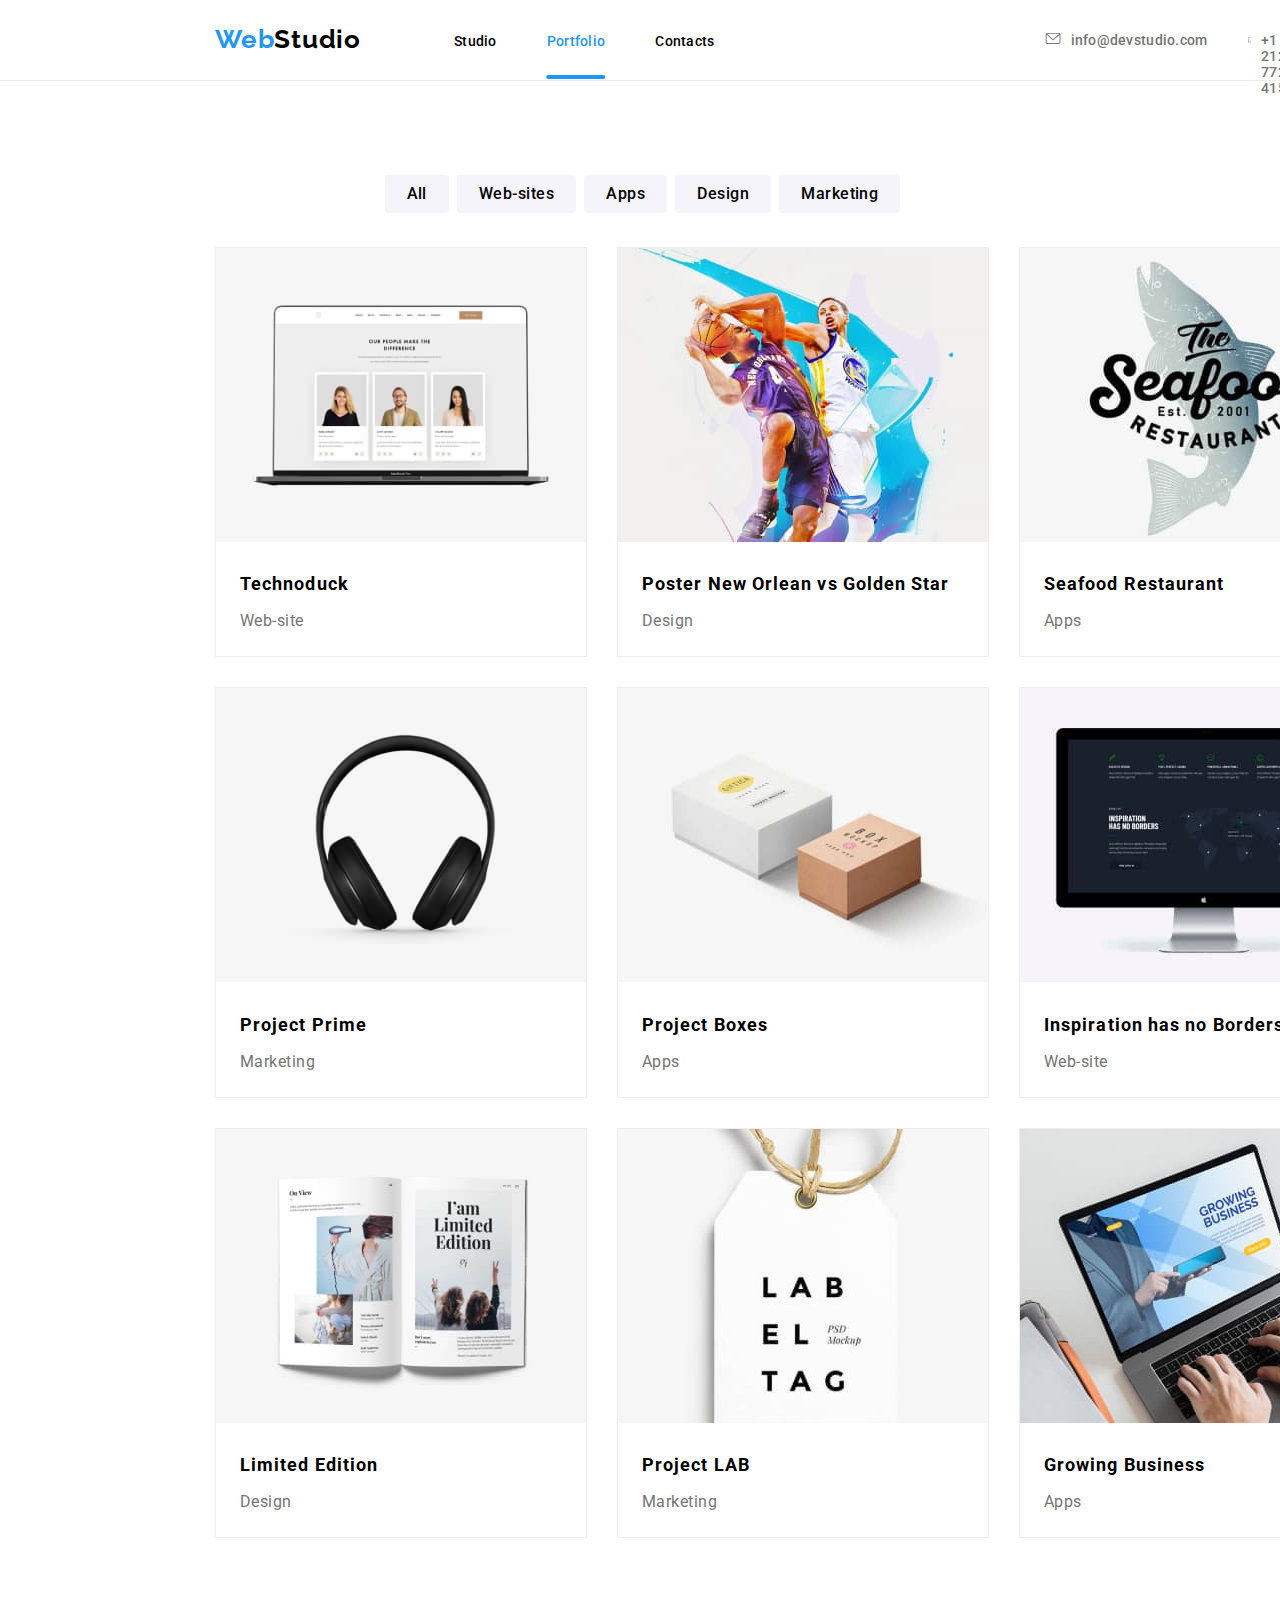
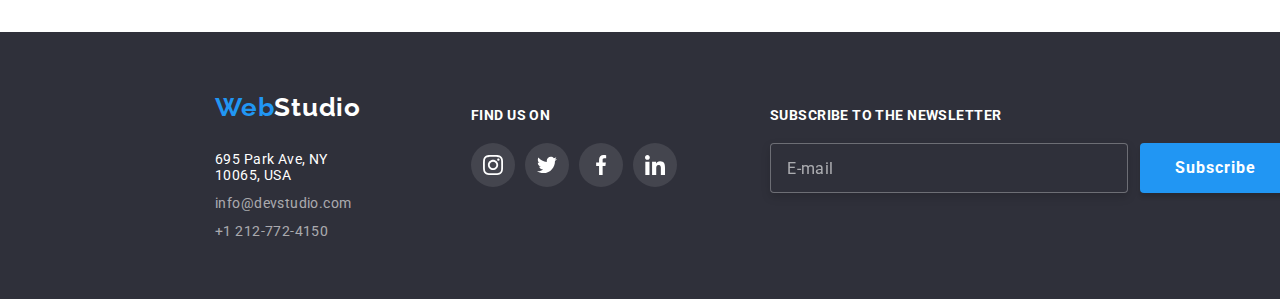
==== portfolio.html @ 1e1bfb52 "Add files via upload" ====
<!DOCTYPE html>
<html lang="en">
  <head>
    <meta charset="UTF-8">
    <meta http-equiv="X-UA-Compatible" content="IE=edge">
    <meta name="viewport" content="width=device-width, initial-scale=1.0">
    <link rel="preconnect" href="https://fonts.googleapis.com">
    <link rel="preconnect" href="https://fonts.gstatic.com" crossorigin>
    <link href="https://cdnjs.cloudflare.com/ajax/libs/modern-normalize/1.0.0/modern-normalize.min.css" rel="stylesheet">
    <link href="https://fonts.googleapis.com/css2?family=Raleway:wght@700&family=Roboto:wght@400;500;700;900&display=swap" rel="stylesheet">
    <link href="./css/main.min.css" rel="stylesheet">
    <title>Portfolio</title>
  </head>
  <body>
    <div class="container">
      <header class="header">
        <a href="index.html" class="link logo-section logo-section--header">Web<span class="logo-section--header-studio">Studio</span></a>
        <nav>
          <ul class="nav-list list">
            <li class="nav-list__item"><a href="index.html" class="link">Studio</a></li>
            <li class="nav-list__item"><a href="portfolio.html" class="link link--current-page">Portfolio</a></li>
            <li class="nav-list__item"><a href="contacts.html" class="link">Contacts</a></li>
          </ul>
        </nav>
        <div class="header__contacts">
          <a href="mailto:info@devstudio.com" class="link header__mail">
            <svg class="mail-icon">
              <use href="./assets/symbol-defs.svg#icon-mail"></use>
            </svg>
            info@devstudio.com
          </a>
          <a href="tel:+12127724150" class="link header__phone-number">
            <svg class="phone-icon">
              <use href="./assets/symbol-defs.svg#icon-phone"></use>
            </svg>
            +1 212-772-4150
          </a>
        </div>
      </header>
    </div>
    <main>
      <div class="container portfolio">
        <!--Filter section-->
        <div class="portfolio__filter">
          <ul class="list portfolio__filter-list">
            <li><button type="button" class="portfolio__filter-button">All</button></li>
            <li><button type="button" class="portfolio__filter-button">Web-sites</button></li>
            <li><button type="button" class="portfolio__filter-button">Apps</button></li>
            <li><button type="button" class="portfolio__filter-button">Design</button></li>
            <li><button type="button" class="portfolio__filter-button">Marketing</button></li>
          </ul>
        </div>
        <!--Content section-->
        <section class="portfolio__content">
          <ul class="list portfolio__content-list">
            <li class="portfolio__content-item">
              <div class="portfolio__content-hover">
                <img src="./assets/100technoduck.jpg" alt="Technoduck website" width="370" height="294">
                <p class="portfolio__content-hover-description">Lorem ipsum dolor sit, amet consectetur adipisicing elit. Enim incidunt ratione laboriosam, vel quia hic blanditiis facilis quo esse voluptate.</p>
              </div>
              <div class="portfolio__content-name">
                <h4 class="portfolio__content-name-title">Technoduck</h4>
                <p class="portfolio__content-name-description">Web-site</p>
              </div>
            </li>
            <li class="portfolio__content-item">
              <div class="portfolio__content-hover">
                <img src="./assets/010poster.jpg" alt="Poster New Orlean vs Golden Star - Design" width="370" height="294">
                <p class="portfolio__content-hover-description">Lorem ipsum dolor sit, amet consectetur adipisicing elit. Enim incidunt ratione laboriosam, vel quia hic blanditiis facilis quo esse voluptate.</p>
              </div>
              <div class="portfolio__content-name">
                <h4 class="portfolio__content-name-title">Poster New Orlean vs Golden Star</h4>
                <p class="portfolio__content-name-description">Design</p>
              </div>
            </li>
            <li class="portfolio__content-item">
              <div class="portfolio__content-hover">
                <img src="./assets/001seafood.jpg" alt="Seafood Restaurant App" width="370" height="294">
                <p class="portfolio__content-hover-description">Lorem ipsum dolor sit, amet consectetur adipisicing elit. Enim incidunt ratione laboriosam, vel quia hic blanditiis facilis quo esse voluptate.</p>
              </div>
              <div class="portfolio__content-name">
                <h4 class="portfolio__content-name-title">Seafood Restaurant</h4>
                <p class="portfolio__content-name-description">Apps</p>
              </div>
            </li>
            <li class="portfolio__content-item">
              <div class="portfolio__content-hover">
                <img src="./assets/200pr-prime.jpg" alt="Project Prime - Marketing" width="370" height="294">
                <p class="portfolio__content-hover-description">Lorem ipsum dolor sit, amet consectetur adipisicing elit. Enim incidunt ratione laboriosam, vel quia hic blanditiis facilis quo esse voluptate.</p>
              </div>
              <div class="portfolio__content-name">
                <h4 class="portfolio__content-name-title">Project Prime</h4>
                <p class="portfolio__content-name-description">Marketing</p>
              </div>
            </li>
            <li class="portfolio__content-item">
              <div class="portfolio__content-hover">
                <img src="./assets/020pr-box.jpg" alt="Project Boxes App" width="370" height="294">
                <p class="portfolio__content-hover-description">Lorem ipsum dolor sit, amet consectetur adipisicing elit. Enim incidunt ratione laboriosam, vel quia hic blanditiis facilis quo esse voluptate.</p>
              </div>
              <div class="portfolio__content-name">
                <h4 class="portfolio__content-name-title">Project Boxes</h4>
                <p class="portfolio__content-name-description">Apps</p>
              </div>
            </li>
            <li class="portfolio__content-item">
              <div class="portfolio__content-hover">
                <img src="./assets/002insp.jpg" alt="Inspiration has no Borders website" width="370" height="294">
                <p class="portfolio__content-hover-description">Lorem ipsum dolor sit, amet consectetur adipisicing elit. Enim incidunt ratione laboriosam, vel quia hic blanditiis facilis quo esse voluptate.</p>
              </div>
              <div class="portfolio__content-name">
                <h4 class="portfolio__content-name-title">Inspiration has no Borders</h4>
                <p class="portfolio__content-name-description">Web-site</p>
              </div>
            </li>
            <li class="portfolio__content-item">
              <div class="portfolio__content-hover">
                <img src="./assets/300limited.jpg" alt="Limited Edition - Design" width="370" height="294">
                <p class="portfolio__content-hover-description">Lorem ipsum dolor sit, amet consectetur adipisicing elit. Enim incidunt ratione laboriosam, vel quia hic blanditiis facilis quo esse voluptate.</p>
              </div>
              <div class="portfolio__content-name">
                <h4 class="portfolio__content-name-title">Limited Edition</h4>
                <p class="portfolio__content-name-description">Design</p>
              </div>
            </li>
            <li class="portfolio__content-item">
              <div class="portfolio__content-hover">
                <img src="./assets/030pr-lab.jpg" alt="Project LAB - Marketing" width="370" height="294">
                <p class="portfolio__content-hover-description">Lorem ipsum dolor sit, amet consectetur adipisicing elit. Enim incidunt ratione laboriosam, vel quia hic blanditiis facilis quo esse voluptate.</p>
              </div>
              <div class="portfolio__content-name">
                <h4 class="portfolio__content-name-title">Project LAB</h4>
                <p class="portfolio__content-name-description">Marketing</p>
              </div>
            </li>
            <li class="portfolio__content-item">
              <div class="portfolio__content-hover">
                <img src="./assets/003grow.jpg" alt="Growing Business App" width="370" height="294">
                <p class="portfolio__content-hover-description">Lorem ipsum dolor sit, amet consectetur adipisicing elit. Enim incidunt ratione laboriosam, vel quia hic blanditiis facilis quo esse voluptate.</p>
              </div>
              <div class="portfolio__content-name">
                <h4 class="portfolio__content-name-title">Growing Business</h4>
                <p class="portfolio__content-name-description">Apps</p>
              </div>
            </li>
          </ul>
        </section>
      </div>
    </main>
    <div class="container">
      <footer class="footer">
        <div class="footer__contacts">
          <a href="index.html" class="link logo-section logo-section--footer">Web<span class="logo-section--footer-studio">Studio</span></a>
          <address class="footer__contacts-info">
            <p class="footer__address">695 Park Ave, NY 10065, USA</p>
            <a href="mailto:info@devstudio.com" class="link footer__mail">info@devstudio.com<br></a>
            <a href="tel:+12127724150" class="link footer__phone-number">+1 212-772-4150</a>
          </address>
        </div>
        <div class="footer__social-media">
          <h5 class="footer__social-media-title">Find us on</h5>
          <div class="footer__social-media-icons">
            <a href="https://instagram.com" class="link link--icon-social-media footer__icon-container" target="_blank" rel="nofollow noopener noreferrer">
              <svg class="icon-social-media icon-social-media--footer">
                <use href="./assets/symbol-defs.svg#icon-instagram"></use>
              </svg>
            </a>
            <a href="https://twitter.com" class="link link--icon-social-media footer__icon-container" target="_blank" rel="nofollow noopener noreferrer">
              <svg class="icon-social-media icon-social-media--footer">
                <use href="./assets/symbol-defs.svg#icon-twitter"></use>
              </svg>
            </a>
            <a href="https://facebook.com" class="link link--icon-social-media footer__icon-container" target="_blank" rel="nofollow noopener noreferrer">
              <svg class="icon-social-media icon-social-media--footer">
                <use href="./assets/symbol-defs.svg#icon-facebook"></use>
              </svg>
            </a>
            <a href="https://linkedin.com" class="link link--icon-social-media footer__icon-container" target="_blank" rel="nofollow noopener noreferrer">
              <svg class="icon-social-media icon-social-media--footer">
                <use href="./assets/symbol-defs.svg#icon-linkedin"></use>
              </svg>
            </a>
         </div>
        </div>
        <div class="footer__subscribe-section">
          <form name="subscribe" autocomplete="on" novalidate class="subscribe-form">
            <label class="subscribe-form__label">
              <span class="subscribe-form__title">Subscribe to the newsletter</span>
              <input type="email" name="email" class="subscribe-form__input" placeholder="E-mail"/>
            </label>
            <button type="submit" class="subscribe-form__button">
              Subscribe
              <svg class="subscribe-form__button-icon">
                <use href="./assets/icons.svg#icon-sub-icon"></use>
              </svg>
            </button>
          </form>
        </div>
      </footer>
    </div>
  </body>
</html>
---- css/main.min.css ----
:root{--body-color: #E5E5E5;--white: #ffffff;--white-10: #FFFFFF1A;--white-60: #FFFFFF99;--whitish: #F5F4FA;--white-gray: #EEEEEE;--blue-theme: #2196F3;--blue-theme-90: #2196F3E5;--black: #000000;--black-20: #00000033;--blackish: #212121;--gray: #757575;--gray-50: #75757580;--grayish: #2F303A;--grayish-40: #2F303A66;--grayish-80: #2F303ACC;--grayish-light: #AFB1B8;--container-top-border-color: #ECECEC;--logo-font-family: "Raleway", sans-serif;--text-font-family: "Roboto", sans-serif;--form-modal-icon: 18px}.top-banner__button{border:none;display:flex;align-items:center;margin-top:30px;box-shadow:0px 4px 4px rgba(0,0,0,.15);border-radius:4px;background-color:var(--blue-theme);padding:10px 20px;font-weight:700;font-size:16px;line-height:30px;display:flex;align-items:center;text-align:center;letter-spacing:.06em;color:var(--white);cursor:pointer}.subscribe-form__button{border:none;display:flex;flex-direction:row;justify-content:center;align-items:center;width:200px;height:50px;font-family:"Roboto";font-style:normal;font-weight:700;font-size:16px;line-height:30px;letter-spacing:.06em;color:var(--white);background:var(--blue-theme);box-shadow:0px 4px 4px rgba(0,0,0,.15);border-radius:4px;gap:25px;margin-left:12px;cursor:pointer}.subscribe-form__button-icon{width:24px;height:24px}.portfolio__filter-button{padding:6px 22px;background:var(--whitish);border-style:none;border-radius:4px;font-style:normal;font-weight:500;font-size:16px;line-height:26px;text-align:center;letter-spacing:.03em}.portfolio__filter-button:hover,.portfolio__filter-button:focus{font-style:normal;font-weight:500;font-size:16px;line-height:26px;text-align:center;letter-spacing:.03em;color:var(--white);background-color:var(--blue-theme);box-shadow:0px 3px 1px rgba(0,0,0,.1),0px 1px 2px rgba(0,0,0,.08),0px 2px 2px rgba(0,0,0,.12);border-radius:4px;cursor:pointer;transition:background-color .25s cubic-bezier(0.4, 0, 0.2, 1)}.modal-content__close-button{position:absolute;right:8px;top:8px;--r-btn: 30px;width:var(--r-btn);height:var(--r-btn);border-radius:50%;border:1px solid rgba(0,0,0,.1);background:var(--white);cursor:pointer;font-size:25px;line-height:1px}.modal-content__close-button:hover{color:var(--blue-theme);transition:background-color .25s cubic-bezier(0.4, 0, 0.2, 1)}.modal-content__submit-button{border:none;width:200px;height:50px;margin-top:20px;align-self:center;background:var(--blue-theme);box-shadow:0px 4px 4px rgba(0,0,0,.15);border-radius:4px;font-family:"Roboto";font-style:normal;font-weight:700;font-size:16px;line-height:30px;text-align:center;letter-spacing:.06em;color:var(--white);cursor:pointer}*,*::before,*::after{box-sizing:border-box}*{margin:0}body{margin:0 auto;font-family:var(--text-font-family);background-color:var(--body-color)}h1,h2,h3,h4,h5{font-weight:bold;font-family:var(--text-font-family)}.container{max-width:1600px;margin:0 auto}.link{color:inherit;text-decoration:none;list-style:none}.list{list-style:none;display:flex}.header{display:flex;padding-left:215px}.nav-list .link,.header__mail,.header__phone-number{font-weight:500;font-size:14px;line-height:16px;letter-spacing:.02em}.header__mail,.header__phone-number{font-style:normal;font-weight:500;font-size:14px;line-height:16px;letter-spacing:.02em;color:var(--gray)}.nav-list{display:flex;-webkit-padding-start:0;padding-inline-start:0;align-items:baseline;margin-left:93px;margin-top:32px}.nav-list__item+.nav-list__item{margin-left:50px}.nav-list .link{position:relative;height:100%}.nav-list .link:hover::after,.nav-list .link--current-page::after{position:absolute;content:"";background:var(--blue-theme);border-radius:2px;width:100%;height:4px;bottom:-30px;right:50%;transform:translateX(50%);transition:background-color .25s cubic-bezier(0.4, 0, 0.2, 1)}.header__contacts{display:flex;flex-direction:row;margin-left:330px;margin-top:32px;height:16px}.header__contacts .link{display:flex;justify-content:center;gap:10px}.header__contacts .link+.link{margin-left:40px}.mail-icon{width:16px;height:12px}.phone-icon{width:10px;height:16px}.top-banner{display:flex;justify-content:center;flex-direction:column;align-items:center;padding:200px 452px 200px;background-image:radial-gradient(at center, var(--grayish-40), var(--grayish-40)),url(../assets/main-banner.jpg)}.top-banner__title{font-weight:900;font-size:44px;line-height:60px;text-align:center;letter-spacing:.06em;text-transform:uppercase;color:var(--white)}.about-us{padding-left:185px;padding-top:94px;padding-bottom:94px}.about-us__list{gap:30px}.about-us__item{width:270px}.about-us__icon-container{display:flex;justify-content:center;align-items:center;width:270px;height:120px;margin-bottom:30px;background-color:var(--whitish)}.about-us__icon{width:70px;height:70px}.about-us__title{margin-bottom:10px;font-weight:700;font-size:14px;line-height:16px;letter-spacing:.03em;text-transform:uppercase}.about-us__context{font-weight:400;font-size:14px;line-height:24px;letter-spacing:.03em;color:var(--gray)}.what-we-do{display:flex;flex-direction:column;justify-content:center;align-items:center;padding-right:35px;padding-bottom:94px}.what-we-do__title{font-weight:700;font-size:36px;line-height:42px;text-align:center;letter-spacing:.03em}.what-we-do__list{display:flex;gap:30px;padding-top:50px}.what-we-do__item{position:relative}.what-we-do__image-title{display:flex;width:370px;height:70px;justify-content:center;align-items:center;position:absolute;bottom:3px;background-color:var(--grayish-80);color:var(--white);font-weight:700;font-size:14px;line-height:16px;letter-spacing:.03em;text-transform:uppercase}.our-team{display:flex;flex-direction:column;align-items:center;padding-top:94px;padding-right:35px;padding-bottom:94px;background-color:var(--whitish)}.our-team__title{padding-bottom:50px;font-style:normal;font-weight:700;font-size:36px;line-height:42px;text-align:center;letter-spacing:.03em}.our-team__list{display:flex;gap:30px}.our-team__item{background-color:var(--white);box-shadow:0px 1px 3px rgba(0,0,0,.12),0px 1px 1px rgba(0,0,0,.14),0px 2px 1px rgba(0,0,0,.2);border-radius:0px 0px 4px 4px}.our-team__member{display:flex;justify-content:center;flex-direction:column;align-content:space-around;margin-top:30px;margin-bottom:30px}.our-team__member-name{padding-bottom:10px;font-weight:500;font-size:16px;line-height:19px;text-align:center;letter-spacing:.03em}.our-team__member-skill{font-style:normal;font-weight:400;font-size:16px;line-height:19px;text-align:center;letter-spacing:.03em;color:var(--gray)}.our-team__social-media{display:flex;justify-content:center;align-items:center;margin-top:16px;gap:10px}.regular-customers{display:flex;flex-direction:column;justify-content:center;align-items:center;padding-top:94px;padding-bottom:94px;background-color:var(--white)}.regular-customers__title{padding-bottom:50px;font-style:normal;font-weight:700;font-size:36px;line-height:42px;text-align:center;letter-spacing:.03em}.regular-customers__list{display:flex;flex-direction:row;list-style:none;gap:30px;padding-right:35px}.regular-customers__item{display:flex;justify-content:center;align-items:center;width:170px;height:92px;border:1px solid var(--grayish-light);border-radius:4px}.regular-customers__item:hover .regular-customers__item-logo,.regular-customers__item:focus .regular-customers__item-logo,.regular-customers__item:hover,.regular-customers__item:focus{border-color:var(--blue-theme);fill:var(--blue-theme);transition:border-color .25s cubic-bezier(0.4, 0, 0.2, 1);transition:fill .25s cubic-bezier(0.4, 0, 0.2, 1)}.regular-customers__item-logo{width:106px;height:60px;fill:var(--grayish-light)}.footer{display:flex;justify-content:flex-start;align-items:flex-start;padding-top:60px;padding-left:215px;padding-bottom:60px;background-color:var(--grayish)}.footer__contacts{display:flex;flex-direction:column}.footer__address{font-style:normal;font-weight:400;font-size:14px;line-height:16px;letter-spacing:.03em;color:var(--white)}.footer__contacts-info{display:flex;flex-direction:column;gap:12px}.footer__mail,.footer__phone-number{font-style:normal;font-weight:400;font-size:14px;height:16px;letter-spacing:.03em;color:var(--white-60)}.footer__social-media{display:flex;flex-direction:column;justify-content:flex-start;margin-left:110px;margin-top:15px}.footer__social-media-title{font-weight:700;font-size:14px;line-height:16px;letter-spacing:.03em;text-transform:uppercase;color:var(--white)}.footer__social-media-icons{display:flex;flex-direction:row;gap:10px;margin-top:20px}.footer__icon-container{width:44px;height:44px;background-color:var(--white-10);border-radius:50%}.subscribe-form{display:flex;flex-direction:row;justify-content:flex-start;align-items:flex-end;margin-left:93px;margin-top:15px}.subscribe-form__label{display:flex;flex-direction:column;justify-content:flex-start}.subscribe-form__title{font-family:"Roboto";font-style:normal;font-weight:700;font-size:14px;line-height:16px;letter-spacing:.03em;text-transform:uppercase;color:var(--white);margin-bottom:20px}.subscribe-form__input{width:358px;height:50px;padding-left:16px;border:1px solid rgba(255,255,255,.3);filter:drop-shadow(0px 4px 4px rgba(0, 0, 0, 0.15));border-radius:4px;background:var(--grayish);color:var(--white);outline:none}.subscribe-form__input::-moz-placeholder{font-family:"Roboto";font-style:normal;font-weight:400;font-size:16px;line-height:20px;letter-spacing:.03em;color:var(--white-60)}.subscribe-form__input::placeholder{font-family:"Roboto";font-style:normal;font-weight:400;font-size:16px;line-height:20px;letter-spacing:.03em;color:var(--white-60)}.link--icon-social-media{display:flex;justify-content:center;align-items:center;width:44px;height:44px;padding:12px}.link--icon-social-media:hover,.link--icon-social-media:focus{border-radius:50%;background-color:var(--blue-theme);transition:background-color .25s cubic-bezier(0.4, 0, 0.2, 1)}.link--icon-social-media:hover .icon-social-media,.link--icon-social-media:focus .icon-social-media{fill:var(--white);transition:fill .25s cubic-bezier(0.4, 0, 0.2, 1)}.icon-social-media{width:20px;height:20px;fill:var(--grayish-light)}.icon-social-media--footer{fill:var(--white)}.portfolio{border-top:1px solid var(--container-top-border-color)}.portfolio__filter{display:flex;justify-content:center;padding-top:94px;padding-bottom:34px}.portfolio__filter-list{gap:8px;padding-right:35px}.portfolio__content-list{display:grid;grid-template-columns:repeat(3, 1fr);grid-template-rows:repeat(3, 1fr);list-style:none;justify-content:space-between;gap:30px;padding-left:215px;padding-bottom:94px}.portfolio__content-item{background:var(--white);border:1px solid var(--white-gray)}.portfolio__content-item:hover,.portfolio__content-item:focus{box-shadow:0px 1px 1px rgba(0,0,0,.12),0px 4px 4px rgba(0,0,0,.06),1px 4px 6px rgba(0,0,0,.16);cursor:pointer;transition:box-shadow .25s cubic-bezier(0.4, 0, 0.2, 1)}.portfolio__content-name{display:flex;flex-direction:column;align-content:space-around;height:110px}.portfolio__content-name-title{padding-top:20px;padding-left:24px;font-style:normal;font-weight:700;font-size:18px;line-height:36px;letter-spacing:.06em}.portfolio__content-name-description{padding-left:24px;padding-top:4px;font-style:normal;font-weight:400;font-size:16px;line-height:30px;letter-spacing:.03em;color:var(--gray)}.portfolio__content-hover{position:relative;overflow:hidden}.portfolio__content-hover:hover .portfolio__content-hover-description{top:0}.portfolio__content-hover-description{position:absolute;top:0;right:0;bottom:0;left:0;padding:63px 24px 5px;background-color:var(--blue-theme-90);font-family:"Roboto";font-style:normal;font-weight:400;font-size:18px;line-height:28px;letter-spacing:.03em;color:var(--white);overflow:hidden;transition-property:top,right,bottom,left;transition-duration:.25s;transition-timing-function:cubic-bezier(0.4, 0, 0.2, 1);top:100%}.modal{position:fixed;top:0;bottom:0;left:0;right:0;background:var(--black-20);width:100vw;height:100wh;display:flex;justify-content:center;align-items:center}.is-hidden{transform:scale(0);visibility:hidden}.modal-content{width:528px;height:581px;background-color:var(--white);margin:0 auto;position:relative;box-shadow:0px 1px 3px rgba(0,0,0,.12),0px 1px 1px rgba(0,0,0,.14),0px 2px 1px rgba(0,0,0,.2);border-radius:4px;animation:modalScale 500ms linear 1000ms}.modal-content__form{display:flex;flex-direction:column;gap:10px;padding:40px}.modal-content__form-label{position:relative}.modal-content__form-label:not(:nth-child(6)){display:flex;flex-direction:column}.modal-content__form-label--agreement{display:flex;justify-content:center;flex-direction:row;align-items:center;position:relative;margin-top:10px}.modal-content__form-label-name{margin-bottom:4px;font-weight:400;font-size:12px;line-height:14px;letter-spacing:.01em;color:var(--gray)}.modal-content__form-label-name-checkbox{margin-left:7px;font-weight:400;font-size:14px;line-height:24px;letter-spacing:.03em;color:var(--gray)}.modal-content__form-label-icon{width:var(--form-modal-icon);height:var(--form-modal-icon);position:absolute;bottom:0;margin-bottom:11px;margin-left:12px}.modal-content__form-label-input{width:448px;height:40px;border:1px solid rgba(33,33,33,.2);border-radius:4px;padding-left:42px;outline:none}.modal-content__form-title{font-weight:700;font-size:20px;line-height:23px;text-align:center;letter-spacing:.03em;color:var(--blackish);margin-bottom:2px}.modal-content__form-label-textarea{width:448px;height:120px;border:1px solid rgba(33,33,33,.2);border-radius:4px;outline:none;resize:none;padding:12px 16px;font-weight:400;font-size:14px;line-height:16px;letter-spacing:.01em}.modal-content__form-label-textarea::-moz-placeholder{font-weight:400;font-size:14px;line-height:16px;letter-spacing:.01em;color:var(--gray-50)}.modal-content__form-label-textarea::placeholder{font-weight:400;font-size:14px;line-height:16px;letter-spacing:.01em;color:var(--gray-50)}.modal-content__form-checkbox-icon{position:absolute;top:4px;left:17px}.modal-content__checkbox-link{color:var(--blue-theme);text-decoration:underline}.modal-content__form-label-input:focus+.modal-content__form-label-icon,.modal-content__form-label-input:hover:required+.modal-content__form-label-icon,.modal-content__form-label .modal-content__form-label-icon:focus,.modal-content__form-label .modal-content__form-label-icon:hover,.modal-content__form-label-input:hover:required,.modal-content__form-label-input:focus-within{border-color:var(--blue-theme);fill:var(--blue-theme)}.modal-content__form-label-input--hide-arrows::-webkit-outer-spin-button,.modal-content__form-label-input--hide-arrows::-webkit-inner-spin-button{-webkit-appearance:none;margin:0}.modal-content__form-label-checkbox-input,.modal-content__checkbox-icon{width:16px;height:15px;cursor:pointer}.modal-content__form-label-checkbox-input{visibility:hidden}.modal-content__form-label-checkbox-input~.modal-content__form-checkbox-icon--checked,.modal-content__form-label-checkbox-input:checked~.modal-content__form-checkbox-icon--checked--unchecked{visibility:hidden}.modal-content__form-label-checkbox-input:checked~.modal-content__form-checkbox-icon--checked{visibility:visible}@keyframes modalScale{0%{transform:scale(0)}50%{transform:scale(0.5)}100%{transform:scale(1)}}.logo-section{font-family:"Raleway";font-style:normal;font-weight:700;font-size:26px;line-height:31px;letter-spacing:.03em;color:var(--blue-theme)}.logo-section--header{margin-top:24px;margin-bottom:25px}.logo-section--footer{padding-bottom:28px}.logo-section .logo-section--header-studio{color:var(--black)}.logo-section .logo-section--footer-studio{color:var(--white)}.header,.about-us,.what-we-do,.portfolio__filter,.portfolio__content{display:flex;background-color:var(--white)}.nav-list .link:hover,.nav-list .link:focus,.nav-list .link--current-page,.header__contacts .link:hover,.header__contacts .link:focus,.footer__mail:hover,.footer__phone-number:hover,.footer__mail:focus,.footer__phone-number:focus{color:var(--blue-theme);transition:color .25s cubic-bezier(0.4, 0, 0.2, 1)}/*# sourceMappingURL=main.min.css.map */
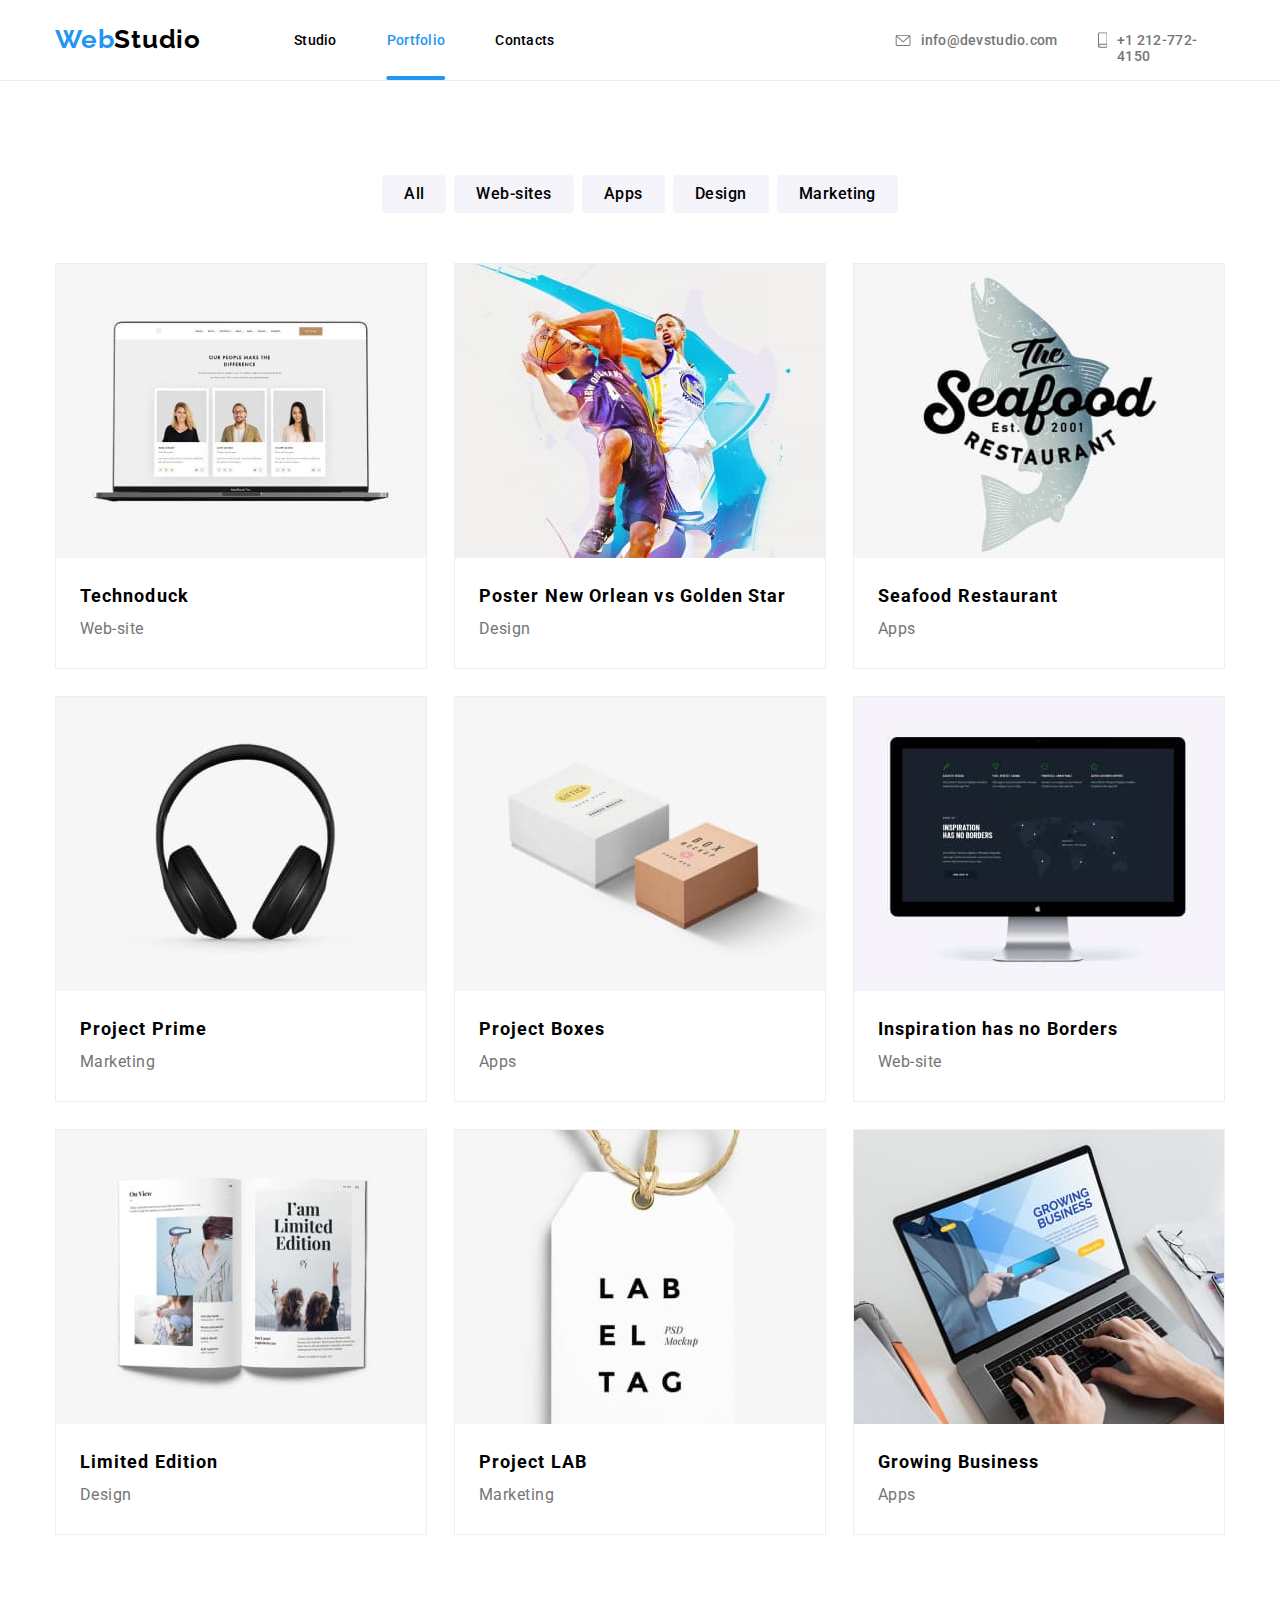
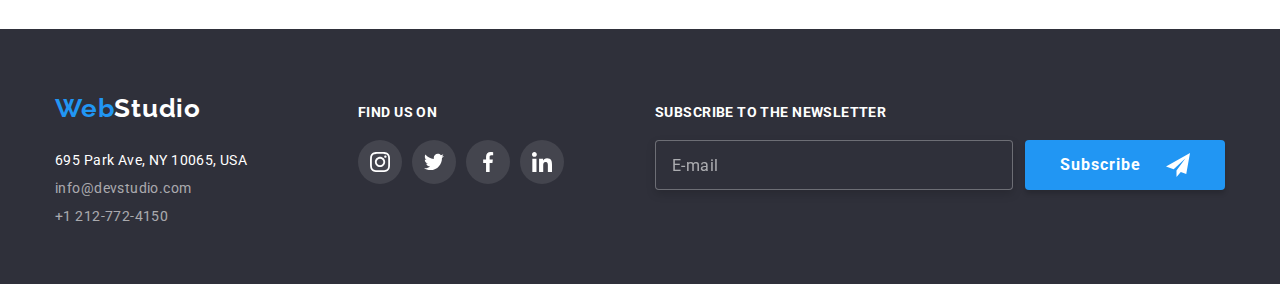
==== commit b5359bdd: "Finished" ====
--- a/portfolio.html
+++ b/portfolio.html
@@ -1,25 +1,32 @@
 <!DOCTYPE html>
 <html lang="en">
   <head>
-    <meta charset="UTF-8">
-    <meta http-equiv="X-UA-Compatible" content="IE=edge">
-    <meta name="viewport" content="width=device-width, initial-scale=1.0">
-    <link rel="preconnect" href="https://fonts.googleapis.com">
-    <link rel="preconnect" href="https://fonts.gstatic.com" crossorigin>
-    <link href="https://cdnjs.cloudflare.com/ajax/libs/modern-normalize/1.0.0/modern-normalize.min.css" rel="stylesheet">
-    <link href="https://fonts.googleapis.com/css2?family=Raleway:wght@700&family=Roboto:wght@400;500;700;900&display=swap" rel="stylesheet">
-    <link href="./css/main.min.css" rel="stylesheet">
+    <meta charset="UTF-8" />
+    <meta http-equiv="X-UA-Compatible" content="IE=edge" />
+    <meta name="viewport" content="width=device-width, initial-scale=1.0" />
+    <link rel="preconnect" href="https://fonts.googleapis.com" />
+    <link rel="preconnect" href="https://fonts.gstatic.com" crossorigin />
+    <link href="https://cdnjs.cloudflare.com/ajax/libs/modern-normalize/1.0.0/modern-normalize.min.css" rel="stylesheet" />
+    <link href="https://fonts.googleapis.com/css2?family=Raleway:wght@700&family=Roboto:wght@400;500;700;900&display=swap" rel="stylesheet" />
+    <link href="./css/main.min.css" rel="stylesheet" />
     <title>Portfolio</title>
   </head>
   <body>
-    <div class="container">
-      <header class="header">
+    <!-- Header section -->
+    <header class="header">
+      <div class="container container--header">
         <a href="index.html" class="link logo-section logo-section--header">Web<span class="logo-section--header-studio">Studio</span></a>
-        <nav>
-          <ul class="nav-list list">
-            <li class="nav-list__item"><a href="index.html" class="link">Studio</a></li>
-            <li class="nav-list__item"><a href="portfolio.html" class="link link--current-page">Portfolio</a></li>
-            <li class="nav-list__item"><a href="contacts.html" class="link">Contacts</a></li>
+        <nav class="navigation">
+          <ul class="nav-list nav-list--mobile list">
+            <li class="nav-list__item">
+              <a href="index.html" class="link">Studio</a>
+            </li>
+            <li class="nav-list__item">
+              <a href="portfolio.html" class="link link--current-page">Portfolio</a>
+            </li>
+            <li class="nav-list__item">
+              <a href="" class="link">Contacts</a>
+            </li>
           </ul>
         </nav>
         <div class="header__contacts">
@@ -36,124 +43,248 @@
             +1 212-772-4150
           </a>
         </div>
-      </header>
-    </div>
+        <!-- Mobile Menu Button -->
+        <button class="menu-button js-open-menu" aria-expanded="false" aria-controls="mobile-menu">
+          <svg class="menu-button__icon-open">
+            <use href="./assets/icons.svg#icon-menu-icon"></use>
+          </svg>
+        </button>
+        <!-- Mobile Menu List -->
+        <div class="nav-mobile-menu js-menu-container" id="mobile-menu">
+          <button class="menu-button menu-button--close js-close-menu">
+            <svg class="menu-button__icon-close">
+              <use href="./assets/icons.svg#icon-menu-close"></use>
+            </svg>
+          </button>
+          <ul class="mobile-menu list">
+            <li class="mobile-menu__item">
+              <a href="./index.html" class="mobile-menu__link link">Studio</a>
+            </li>
+            <li class="mobile-menu__item">
+              <a href="./portfolio.html" class="mobile-menu__link mobile-menu__link--current link">Portfolio</a>
+            </li>
+            <li class="mobile-menu__item">
+              <a href="" class="mobile-menu__link link">Contacts</a>
+            </li>
+          </ul>
+          <div class="mobile-menu-contacts">
+            <ul class="mobile-menu-contacts__list list">
+              <li class="mobile-menu-contacts__list-item">
+                <a href="tel:+12127724150" class="mobile-menu-contacts__list-link link"> +1 212 772 4150</a>
+              </li>
+              <li class="mobile-menu-contacts__list-item">
+                <a href="mailto:info@devstudio.com" class="mobile-menu-contacts__list-link mobile-menu-contacts__list-link--mail link"> info@devstudio.com</a>
+              </li>
+            </ul>
+            <ul class="mobile-menu-social list">
+              <li class="mobile-menu-social__item">
+                <a href="https://www.instagram.com/" target="_blank" rel="noopener noreferrer" class="mobile-menu-social__link link">Instagram </a>
+              </li>
+              <li class="mobile-menu-social__item">
+                <a href="https://twitter.com/" target="_blank" rel="noopener noreferrer" class="mobile-menu-social__link link">Twitter </a>
+              </li>
+              <li class="mobile-menu-social__item">
+                <a href="https://www.facebook.com/" target="_blank" rel="noopener noreferrer" class="mobile-menu-social__link link">Facebook </a>
+              </li>
+              <li class="mobile-menu-social__item">
+                <a href="https://www.linkedin.com/" target="_blank" rel="noopener noreferrer" class="mobile-menu-social__link link">LinkedIn </a>
+              </li>
+            </ul>
+          </div>
+        </div>
+      </div>
+    </header>
     <main>
-      <div class="container portfolio">
-        <!--Filter section-->
-        <div class="portfolio__filter">
-          <ul class="list portfolio__filter-list">
-            <li><button type="button" class="portfolio__filter-button">All</button></li>
-            <li><button type="button" class="portfolio__filter-button">Web-sites</button></li>
-            <li><button type="button" class="portfolio__filter-button">Apps</button></li>
-            <li><button type="button" class="portfolio__filter-button">Design</button></li>
-            <li><button type="button" class="portfolio__filter-button">Marketing</button></li>
-          </ul>
-        </div>
-        <!--Content section-->
-        <section class="portfolio__content">
-          <ul class="list portfolio__content-list">
-            <li class="portfolio__content-item">
-              <div class="portfolio__content-hover">
-                <img src="./assets/100technoduck.jpg" alt="Technoduck website" width="370" height="294">
-                <p class="portfolio__content-hover-description">Lorem ipsum dolor sit, amet consectetur adipisicing elit. Enim incidunt ratione laboriosam, vel quia hic blanditiis facilis quo esse voluptate.</p>
-              </div>
-              <div class="portfolio__content-name">
-                <h4 class="portfolio__content-name-title">Technoduck</h4>
-                <p class="portfolio__content-name-description">Web-site</p>
-              </div>
-            </li>
-            <li class="portfolio__content-item">
-              <div class="portfolio__content-hover">
-                <img src="./assets/010poster.jpg" alt="Poster New Orlean vs Golden Star - Design" width="370" height="294">
-                <p class="portfolio__content-hover-description">Lorem ipsum dolor sit, amet consectetur adipisicing elit. Enim incidunt ratione laboriosam, vel quia hic blanditiis facilis quo esse voluptate.</p>
-              </div>
-              <div class="portfolio__content-name">
-                <h4 class="portfolio__content-name-title">Poster New Orlean vs Golden Star</h4>
-                <p class="portfolio__content-name-description">Design</p>
-              </div>
-            </li>
-            <li class="portfolio__content-item">
-              <div class="portfolio__content-hover">
-                <img src="./assets/001seafood.jpg" alt="Seafood Restaurant App" width="370" height="294">
-                <p class="portfolio__content-hover-description">Lorem ipsum dolor sit, amet consectetur adipisicing elit. Enim incidunt ratione laboriosam, vel quia hic blanditiis facilis quo esse voluptate.</p>
-              </div>
-              <div class="portfolio__content-name">
-                <h4 class="portfolio__content-name-title">Seafood Restaurant</h4>
-                <p class="portfolio__content-name-description">Apps</p>
-              </div>
-            </li>
-            <li class="portfolio__content-item">
-              <div class="portfolio__content-hover">
-                <img src="./assets/200pr-prime.jpg" alt="Project Prime - Marketing" width="370" height="294">
-                <p class="portfolio__content-hover-description">Lorem ipsum dolor sit, amet consectetur adipisicing elit. Enim incidunt ratione laboriosam, vel quia hic blanditiis facilis quo esse voluptate.</p>
-              </div>
-              <div class="portfolio__content-name">
-                <h4 class="portfolio__content-name-title">Project Prime</h4>
-                <p class="portfolio__content-name-description">Marketing</p>
-              </div>
-            </li>
-            <li class="portfolio__content-item">
-              <div class="portfolio__content-hover">
-                <img src="./assets/020pr-box.jpg" alt="Project Boxes App" width="370" height="294">
-                <p class="portfolio__content-hover-description">Lorem ipsum dolor sit, amet consectetur adipisicing elit. Enim incidunt ratione laboriosam, vel quia hic blanditiis facilis quo esse voluptate.</p>
-              </div>
-              <div class="portfolio__content-name">
-                <h4 class="portfolio__content-name-title">Project Boxes</h4>
-                <p class="portfolio__content-name-description">Apps</p>
-              </div>
-            </li>
-            <li class="portfolio__content-item">
-              <div class="portfolio__content-hover">
-                <img src="./assets/002insp.jpg" alt="Inspiration has no Borders website" width="370" height="294">
-                <p class="portfolio__content-hover-description">Lorem ipsum dolor sit, amet consectetur adipisicing elit. Enim incidunt ratione laboriosam, vel quia hic blanditiis facilis quo esse voluptate.</p>
-              </div>
-              <div class="portfolio__content-name">
-                <h4 class="portfolio__content-name-title">Inspiration has no Borders</h4>
-                <p class="portfolio__content-name-description">Web-site</p>
-              </div>
-            </li>
-            <li class="portfolio__content-item">
-              <div class="portfolio__content-hover">
-                <img src="./assets/300limited.jpg" alt="Limited Edition - Design" width="370" height="294">
-                <p class="portfolio__content-hover-description">Lorem ipsum dolor sit, amet consectetur adipisicing elit. Enim incidunt ratione laboriosam, vel quia hic blanditiis facilis quo esse voluptate.</p>
-              </div>
-              <div class="portfolio__content-name">
-                <h4 class="portfolio__content-name-title">Limited Edition</h4>
-                <p class="portfolio__content-name-description">Design</p>
-              </div>
-            </li>
-            <li class="portfolio__content-item">
-              <div class="portfolio__content-hover">
-                <img src="./assets/030pr-lab.jpg" alt="Project LAB - Marketing" width="370" height="294">
-                <p class="portfolio__content-hover-description">Lorem ipsum dolor sit, amet consectetur adipisicing elit. Enim incidunt ratione laboriosam, vel quia hic blanditiis facilis quo esse voluptate.</p>
-              </div>
-              <div class="portfolio__content-name">
-                <h4 class="portfolio__content-name-title">Project LAB</h4>
-                <p class="portfolio__content-name-description">Marketing</p>
-              </div>
-            </li>
-            <li class="portfolio__content-item">
-              <div class="portfolio__content-hover">
-                <img src="./assets/003grow.jpg" alt="Growing Business App" width="370" height="294">
-                <p class="portfolio__content-hover-description">Lorem ipsum dolor sit, amet consectetur adipisicing elit. Enim incidunt ratione laboriosam, vel quia hic blanditiis facilis quo esse voluptate.</p>
-              </div>
-              <div class="portfolio__content-name">
-                <h4 class="portfolio__content-name-title">Growing Business</h4>
-                <p class="portfolio__content-name-description">Apps</p>
-              </div>
-            </li>
-          </ul>
-        </section>
-      </div>
+      <section class="portfolio">
+        <div class="container container--portfolio">
+          <!--Filter section-->
+          <div class="portfolio__filter">
+            <ul class="portfolio__filter-list list">
+              <li>
+                <button type="button" class="portfolio__filter-button">All</button>
+              </li>
+              <li>
+                <button type="button" class="portfolio__filter-button">Web-sites</button>
+              </li>
+              <li>
+                <button type="button" class="portfolio__filter-button">Apps</button>
+              </li>
+              <li>
+                <button type="button" class="portfolio__filter-button">Design</button>
+              </li>
+              <li>
+                <button type="button" class="portfolio__filter-button">Marketing</button>
+              </li>
+            </ul>
+          </div>
+          <!--Content section-->
+          <div class="portfolio__content">
+            <ul class="portfolio__content-list list">
+              <li class="portfolio__content-item">
+                <div class="portfolio__content-hover">
+                  <picture>
+                    <source srcset="./assets/desktop/100technoduck_desktop.jpg 1x, ./assets/desktop/100technoduck_desktop@2x.jpg 2x" media="(min-width:1200px)" />
+                    <source srcset="./assets/tablet/technoduck_tablet.jpg 1x, ./assets/tablet/technoduck_tablet@2x.jpg 2x" media="(min-width:768px)" />
+                    <source srcset="./assets/mobile/technoduck_mobile.jpg 1x, ./assets/mobile/technoduck_mobile@2x.jpg 2x" media="(max-width:767.98px)" />
+                    <img src="./assets/mobile/technoduck_mobile.jpg" alt="Technoduck - website image" />
+                  </picture>
+                  <p class="portfolio__content-hover-description">
+                    Lorem ipsum dolor sit, amet consectetur adipisicing elit. Enim incidunt ratione laboriosam, vel quia hic blanditiis facilis quo esse voluptate.
+                  </p>
+                </div>
+                <div class="portfolio__content-name">
+                  <h4 class="portfolio__content-name-title">Technoduck</h4>
+                  <p class="portfolio__content-name-description">Web-site</p>
+                </div>
+              </li>
+              <li class="portfolio__content-item">
+                <div class="portfolio__content-hover">
+                  <picture>
+                    <source srcset="./assets/desktop/010poster_desktop.jpg 1x, ./assets/desktop/010poster_desktop@2x.jpg 2x" media="(min-width:1200px)" />
+                    <source srcset="./assets/tablet/poster_tablet.jpg 1x, ./assets/tablet/poster_tablet@2x.jpg 2x" media="(min-width:768px)" />
+                    <source srcset="./assets/mobile/poster_mobile.jpg 1x, ./assets/mobile/poster_mobile@2x.jpg 2x" media="(max-width:767.98px)" />
+                    <img src="./assets/mobile/poster_mobile.jpg" alt="Poster New Orlean vs Golden Star - design image" />
+                  </picture>
+                  <p class="portfolio__content-hover-description">
+                    Lorem ipsum dolor sit, amet consectetur adipisicing elit. Enim incidunt ratione laboriosam, vel quia hic blanditiis facilis quo esse voluptate.
+                  </p>
+                </div>
+                <div class="portfolio__content-name">
+                  <h4 class="portfolio__content-name-title">Poster New Orlean vs Golden Star</h4>
+                  <p class="portfolio__content-name-description">Design</p>
+                </div>
+              </li>
+              <li class="portfolio__content-item">
+                <div class="portfolio__content-hover">
+                  <picture>
+                    <source srcset="./assets/desktop/001seafood_desktop.jpg 1x, ./assets/desktop/001seafood_desktop@2x.jpg 2x" media="(min-width:1200px)" />
+                    <source srcset="./assets/tablet/seafood_tablet.jpg 1x, ./assets/tablet/seafood_tablet@2x.jpg 2x" media="(min-width:768px)" />
+                    <source srcset="./assets/mobile/seafood_mobile.jpg 1x, ./assets/mobile/seafood_mobile@2x.jpg 2x" media="(max-width:767.98px)" />
+                    <img src="./assets/mobile/seafood_mobile.jpg" alt="Seafood Restaurant - app image" />
+                  </picture>
+                  <p class="portfolio__content-hover-description">
+                    Lorem ipsum dolor sit, amet consectetur adipisicing elit. Enim incidunt ratione laboriosam, vel quia hic blanditiis facilis quo esse voluptate.
+                  </p>
+                </div>
+                <div class="portfolio__content-name">
+                  <h4 class="portfolio__content-name-title">Seafood Restaurant</h4>
+                  <p class="portfolio__content-name-description">Apps</p>
+                </div>
+              </li>
+              <li class="portfolio__content-item">
+                <div class="portfolio__content-hover">
+                  <picture>
+                    <source srcset="./assets/desktop/200pr-prime_desktop.jpg 1x, ./assets/desktop/200pr-prime_desktop@2x.jpg 2x" media="(min-width:1200px)" />
+                    <source srcset="./assets/tablet/pr-prime_tablet.jpg 1x, ./assets/tablet/pr-prime_tablet@2x.jpg 2x" media="(min-width:768px)" />
+                    <source srcset="./assets/mobile/pr-prime_mobile.jpg 1x, ./assets/mobile/pr-prime_mobile@2x.jpg 2x" media="(max-width:767.98px)" />
+                    <img src="./assets/mobile/pr-prime_mobile.jpg" alt="Project Prime - marketing image" />
+                  </picture>
+                  <p class="portfolio__content-hover-description">
+                    Lorem ipsum dolor sit, amet consectetur adipisicing elit. Enim incidunt ratione laboriosam, vel quia hic blanditiis facilis quo esse voluptate.
+                  </p>
+                </div>
+                <div class="portfolio__content-name">
+                  <h4 class="portfolio__content-name-title">Project Prime</h4>
+                  <p class="portfolio__content-name-description">Marketing</p>
+                </div>
+              </li>
+              <li class="portfolio__content-item">
+                <div class="portfolio__content-hover">
+                  <picture>
+                    <source srcset="./assets/desktop/020pr-box_desktop.jpg 1x, ./assets/desktop/020pr-box_desktop@2x.jpg 2x" media="(min-width:1200px)" />
+                    <source srcset="./assets/tablet/pr-box_tablet.jpg 1x, ./assets/tablet/pr-box_tablet@2x.jpg 2x" media="(min-width:768px)" />
+                    <source srcset="./assets/mobile/pr-box_mobile.jpg 1x, ./assets/mobile/pr-box_mobile@2x.jpg 2x" media="(max-width:767.98px)" />
+                    <img src="./assets/mobile/pr-box_mobile.jpg" alt="Project Boxes - app image" />
+                  </picture>
+                  <p class="portfolio__content-hover-description">
+                    Lorem ipsum dolor sit, amet consectetur adipisicing elit. Enim incidunt ratione laboriosam, vel quia hic blanditiis facilis quo esse voluptate.
+                  </p>
+                </div>
+                <div class="portfolio__content-name">
+                  <h4 class="portfolio__content-name-title">Project Boxes</h4>
+                  <p class="portfolio__content-name-description">Apps</p>
+                </div>
+              </li>
+              <li class="portfolio__content-item">
+                <div class="portfolio__content-hover">
+                  <picture>
+                    <source srcset="./assets/desktop/002insp_desktop.jpg 1x, ./assets/desktop/002insp_desktop@2x.jpg 2x" media="(min-width:1200px)" />
+                    <source srcset="./assets/tablet/insp_tablet.jpg 1x, ./assets/tablet/insp_tablet@2x.jpg 2x" media="(min-width:768px)" />
+                    <source srcset="./assets/mobile/insp_mobile.jpg 1x, ./assets/mobile/insp_mobile@2x.jpg 2x" media="(max-width:767.98px)" />
+                    <img src="./assets/mobile/insp_mobile.jpg" alt="Inspiration has no Borders - website image" />
+                  </picture>
+                  <p class="portfolio__content-hover-description">
+                    Lorem ipsum dolor sit, amet consectetur adipisicing elit. Enim incidunt ratione laboriosam, vel quia hic blanditiis facilis quo esse voluptate.
+                  </p>
+                </div>
+                <div class="portfolio__content-name">
+                  <h4 class="portfolio__content-name-title">Inspiration has no Borders</h4>
+                  <p class="portfolio__content-name-description">Web-site</p>
+                </div>
+              </li>
+              <li class="portfolio__content-item">
+                <div class="portfolio__content-hover">
+                  <picture>
+                    <source srcset="./assets/desktop/300limited_desktop.jpg 1x, ./assets/desktop/300limited_desktop@2x.jpg 2x" media="(min-width:1200px)" />
+                    <source srcset="./assets/tablet/limited_tablet.jpg 1x, ./assets/tablet/limited_tablet@2x.jpg 2x" media="(min-width:768px)" />
+                    <source srcset="./assets/mobile/limited_mobile.jpg 1x, ./assets/mobile/limited_mobile@2x.jpg 2x" media="(max-width:767.98px)" />
+                    <img src="./assets/mobile/limited_mobile.jpg" alt="Limited Edition - design image" />
+                  </picture>
+                  <p class="portfolio__content-hover-description">
+                    Lorem ipsum dolor sit, amet consectetur adipisicing elit. Enim incidunt ratione laboriosam, vel quia hic blanditiis facilis quo esse voluptate.
+                  </p>
+                </div>
+                <div class="portfolio__content-name">
+                  <h4 class="portfolio__content-name-title">Limited Edition</h4>
+                  <p class="portfolio__content-name-description">Design</p>
+                </div>
+              </li>
+              <li class="portfolio__content-item">
+                <div class="portfolio__content-hover">
+                  <picture>
+                    <source srcset="./assets/desktop/030pr-lab_desktop.jpg 1x, ./assets/desktop/030pr-lab_desktop@2x.jpg 2x" media="(min-width:1200px)" />
+                    <source srcset="./assets/tablet/pr-lab_tablet.jpg 1x, ./assets/tablet/pr-lab_tablet@2x.jpg 2x" media="(min-width:768px)" />
+                    <source srcset="./assets/mobile/pr-lab_mobile.jpg 1x, ./assets/mobile/pr-lab_mobile@2x.jpg 2x" media="(max-width:767.98px)" />
+                    <img src="./assets/mobile/pr-lab_mobile.jpg" alt="Project LAB - marketing image" />
+                  </picture>
+                  <p class="portfolio__content-hover-description">
+                    Lorem ipsum dolor sit, amet consectetur adipisicing elit. Enim incidunt ratione laboriosam, vel quia hic blanditiis facilis quo esse voluptate.
+                  </p>
+                </div>
+                <div class="portfolio__content-name">
+                  <h4 class="portfolio__content-name-title">Project LAB</h4>
+                  <p class="portfolio__content-name-description">Marketing</p>
+                </div>
+              </li>
+              <li class="portfolio__content-item">
+                <div class="portfolio__content-hover">
+                  <picture>
+                    <source srcset="./assets/desktop/003grow_desktop.jpg 1x, ./assets/desktop/003grow_desktop@2x.jpg 2x" media="(min-width:1200px)" />
+                    <source srcset="./assets/tablet/grow_tablet.jpg 1x, ./assets/tablet/grow_tablet@2x.jpg 2x" media="(min-width:768px)" />
+                    <source srcset="./assets/mobile/grow_mobile.jpg 1x, ./assets/mobile/grow_mobile@2x.jpg 2x" media="(max-width:767.98px)" />
+                    <img src="./assets/mobile/grow_mobile.jpg" alt="Growing Business - app image" />
+                  </picture>
+                  <p class="portfolio__content-hover-description">
+                    Lorem ipsum dolor sit, amet consectetur adipisicing elit. Enim incidunt ratione laboriosam, vel quia hic blanditiis facilis quo esse voluptate.
+                  </p>
+                </div>
+                <div class="portfolio__content-name">
+                  <h4 class="portfolio__content-name-title">Growing Business</h4>
+                  <p class="portfolio__content-name-description">Apps</p>
+                </div>
+              </li>
+            </ul>
+          </div>
+        </div>
+      </section>
     </main>
-    <div class="container">
-      <footer class="footer">
+    <footer class="footer">
+      <div class="container container--footer">
         <div class="footer__contacts">
           <a href="index.html" class="link logo-section logo-section--footer">Web<span class="logo-section--footer-studio">Studio</span></a>
           <address class="footer__contacts-info">
             <p class="footer__address">695 Park Ave, NY 10065, USA</p>
-            <a href="mailto:info@devstudio.com" class="link footer__mail">info@devstudio.com<br></a>
+            <a href="mailto:info@devstudio.com" class="link footer__mail">info@devstudio.com<br /></a>
             <a href="tel:+12127724150" class="link footer__phone-number">+1 212-772-4150</a>
           </address>
         </div>
@@ -180,13 +311,13 @@
                 <use href="./assets/symbol-defs.svg#icon-linkedin"></use>
               </svg>
             </a>
-         </div>
+          </div>
         </div>
         <div class="footer__subscribe-section">
           <form name="subscribe" autocomplete="on" novalidate class="subscribe-form">
             <label class="subscribe-form__label">
               <span class="subscribe-form__title">Subscribe to the newsletter</span>
-              <input type="email" name="email" class="subscribe-form__input" placeholder="E-mail"/>
+              <input type="email" name="email" class="subscribe-form__input" placeholder="E-mail" />
             </label>
             <button type="submit" class="subscribe-form__button">
               Subscribe
@@ -196,7 +327,9 @@
             </button>
           </form>
         </div>
-      </footer>
-    </div>
+      </div>
+    </footer>
+
+    <script src="./js/mobile-menu.js"></script>
   </body>
 </html>
--- a/css/main.min.css
+++ b/css/main.min.css
@@ -1 +1 @@
-:root{--body-color: #E5E5E5;--white: #ffffff;--white-10: #FFFFFF1A;--white-60: #FFFFFF99;--whitish: #F5F4FA;--white-gray: #EEEEEE;--blue-theme: #2196F3;--blue-theme-90: #2196F3E5;--black: #000000;--black-20: #00000033;--blackish: #212121;--gray: #757575;--gray-50: #75757580;--grayish: #2F303A;--grayish-40: #2F303A66;--grayish-80: #2F303ACC;--grayish-light: #AFB1B8;--container-top-border-color: #ECECEC;--logo-font-family: "Raleway", sans-serif;--text-font-family: "Roboto", sans-serif;--form-modal-icon: 18px}.top-banner__button{border:none;display:flex;align-items:center;margin-top:30px;box-shadow:0px 4px 4px rgba(0,0,0,.15);border-radius:4px;background-color:var(--blue-theme);padding:10px 20px;font-weight:700;font-size:16px;line-height:30px;display:flex;align-items:center;text-align:center;letter-spacing:.06em;color:var(--white);cursor:pointer}.subscribe-form__button{border:none;display:flex;flex-direction:row;justify-content:center;align-items:center;width:200px;height:50px;font-family:"Roboto";font-style:normal;font-weight:700;font-size:16px;line-height:30px;letter-spacing:.06em;color:var(--white);background:var(--blue-theme);box-shadow:0px 4px 4px rgba(0,0,0,.15);border-radius:4px;gap:25px;margin-left:12px;cursor:pointer}.subscribe-form__button-icon{width:24px;height:24px}.portfolio__filter-button{padding:6px 22px;background:var(--whitish);border-style:none;border-radius:4px;font-style:normal;font-weight:500;font-size:16px;line-height:26px;text-align:center;letter-spacing:.03em}.portfolio__filter-button:hover,.portfolio__filter-button:focus{font-style:normal;font-weight:500;font-size:16px;line-height:26px;text-align:center;letter-spacing:.03em;color:var(--white);background-color:var(--blue-theme);box-shadow:0px 3px 1px rgba(0,0,0,.1),0px 1px 2px rgba(0,0,0,.08),0px 2px 2px rgba(0,0,0,.12);border-radius:4px;cursor:pointer;transition:background-color .25s cubic-bezier(0.4, 0, 0.2, 1)}.modal-content__close-button{position:absolute;right:8px;top:8px;--r-btn: 30px;width:var(--r-btn);height:var(--r-btn);border-radius:50%;border:1px solid rgba(0,0,0,.1);background:var(--white);cursor:pointer;font-size:25px;line-height:1px}.modal-content__close-button:hover{color:var(--blue-theme);transition:background-color .25s cubic-bezier(0.4, 0, 0.2, 1)}.modal-content__submit-button{border:none;width:200px;height:50px;margin-top:20px;align-self:center;background:var(--blue-theme);box-shadow:0px 4px 4px rgba(0,0,0,.15);border-radius:4px;font-family:"Roboto";font-style:normal;font-weight:700;font-size:16px;line-height:30px;text-align:center;letter-spacing:.06em;color:var(--white);cursor:pointer}*,*::before,*::after{box-sizing:border-box}*{margin:0}body{margin:0 auto;font-family:var(--text-font-family);background-color:var(--body-color)}h1,h2,h3,h4,h5{font-weight:bold;font-family:var(--text-font-family)}.container{max-width:1600px;margin:0 auto}.link{color:inherit;text-decoration:none;list-style:none}.list{list-style:none;display:flex}.header{display:flex;padding-left:215px}.nav-list .link,.header__mail,.header__phone-number{font-weight:500;font-size:14px;line-height:16px;letter-spacing:.02em}.header__mail,.header__phone-number{font-style:normal;font-weight:500;font-size:14px;line-height:16px;letter-spacing:.02em;color:var(--gray)}.nav-list{display:flex;-webkit-padding-start:0;padding-inline-start:0;align-items:baseline;margin-left:93px;margin-top:32px}.nav-list__item+.nav-list__item{margin-left:50px}.nav-list .link{position:relative;height:100%}.nav-list .link:hover::after,.nav-list .link--current-page::after{position:absolute;content:"";background:var(--blue-theme);border-radius:2px;width:100%;height:4px;bottom:-30px;right:50%;transform:translateX(50%);transition:background-color .25s cubic-bezier(0.4, 0, 0.2, 1)}.header__contacts{display:flex;flex-direction:row;margin-left:330px;margin-top:32px;height:16px}.header__contacts .link{display:flex;justify-content:center;gap:10px}.header__contacts .link+.link{margin-left:40px}.mail-icon{width:16px;height:12px}.phone-icon{width:10px;height:16px}.top-banner{display:flex;justify-content:center;flex-direction:column;align-items:center;padding:200px 452px 200px;background-image:radial-gradient(at center, var(--grayish-40), var(--grayish-40)),url(../assets/main-banner.jpg)}.top-banner__title{font-weight:900;font-size:44px;line-height:60px;text-align:center;letter-spacing:.06em;text-transform:uppercase;color:var(--white)}.about-us{padding-left:185px;padding-top:94px;padding-bottom:94px}.about-us__list{gap:30px}.about-us__item{width:270px}.about-us__icon-container{display:flex;justify-content:center;align-items:center;width:270px;height:120px;margin-bottom:30px;background-color:var(--whitish)}.about-us__icon{width:70px;height:70px}.about-us__title{margin-bottom:10px;font-weight:700;font-size:14px;line-height:16px;letter-spacing:.03em;text-transform:uppercase}.about-us__context{font-weight:400;font-size:14px;line-height:24px;letter-spacing:.03em;color:var(--gray)}.what-we-do{display:flex;flex-direction:column;justify-content:center;align-items:center;padding-right:35px;padding-bottom:94px}.what-we-do__title{font-weight:700;font-size:36px;line-height:42px;text-align:center;letter-spacing:.03em}.what-we-do__list{display:flex;gap:30px;padding-top:50px}.what-we-do__item{position:relative}.what-we-do__image-title{display:flex;width:370px;height:70px;justify-content:center;align-items:center;position:absolute;bottom:3px;background-color:var(--grayish-80);color:var(--white);font-weight:700;font-size:14px;line-height:16px;letter-spacing:.03em;text-transform:uppercase}.our-team{display:flex;flex-direction:column;align-items:center;padding-top:94px;padding-right:35px;padding-bottom:94px;background-color:var(--whitish)}.our-team__title{padding-bottom:50px;font-style:normal;font-weight:700;font-size:36px;line-height:42px;text-align:center;letter-spacing:.03em}.our-team__list{display:flex;gap:30px}.our-team__item{background-color:var(--white);box-shadow:0px 1px 3px rgba(0,0,0,.12),0px 1px 1px rgba(0,0,0,.14),0px 2px 1px rgba(0,0,0,.2);border-radius:0px 0px 4px 4px}.our-team__member{display:flex;justify-content:center;flex-direction:column;align-content:space-around;margin-top:30px;margin-bottom:30px}.our-team__member-name{padding-bottom:10px;font-weight:500;font-size:16px;line-height:19px;text-align:center;letter-spacing:.03em}.our-team__member-skill{font-style:normal;font-weight:400;font-size:16px;line-height:19px;text-align:center;letter-spacing:.03em;color:var(--gray)}.our-team__social-media{display:flex;justify-content:center;align-items:center;margin-top:16px;gap:10px}.regular-customers{display:flex;flex-direction:column;justify-content:center;align-items:center;padding-top:94px;padding-bottom:94px;background-color:var(--white)}.regular-customers__title{padding-bottom:50px;font-style:normal;font-weight:700;font-size:36px;line-height:42px;text-align:center;letter-spacing:.03em}.regular-customers__list{display:flex;flex-direction:row;list-style:none;gap:30px;padding-right:35px}.regular-customers__item{display:flex;justify-content:center;align-items:center;width:170px;height:92px;border:1px solid var(--grayish-light);border-radius:4px}.regular-customers__item:hover .regular-customers__item-logo,.regular-customers__item:focus .regular-customers__item-logo,.regular-customers__item:hover,.regular-customers__item:focus{border-color:var(--blue-theme);fill:var(--blue-theme);transition:border-color .25s cubic-bezier(0.4, 0, 0.2, 1);transition:fill .25s cubic-bezier(0.4, 0, 0.2, 1)}.regular-customers__item-logo{width:106px;height:60px;fill:var(--grayish-light)}.footer{display:flex;justify-content:flex-start;align-items:flex-start;padding-top:60px;padding-left:215px;padding-bottom:60px;background-color:var(--grayish)}.footer__contacts{display:flex;flex-direction:column}.footer__address{font-style:normal;font-weight:400;font-size:14px;line-height:16px;letter-spacing:.03em;color:var(--white)}.footer__contacts-info{display:flex;flex-direction:column;gap:12px}.footer__mail,.footer__phone-number{font-style:normal;font-weight:400;font-size:14px;height:16px;letter-spacing:.03em;color:var(--white-60)}.footer__social-media{display:flex;flex-direction:column;justify-content:flex-start;margin-left:110px;margin-top:15px}.footer__social-media-title{font-weight:700;font-size:14px;line-height:16px;letter-spacing:.03em;text-transform:uppercase;color:var(--white)}.footer__social-media-icons{display:flex;flex-direction:row;gap:10px;margin-top:20px}.footer__icon-container{width:44px;height:44px;background-color:var(--white-10);border-radius:50%}.subscribe-form{display:flex;flex-direction:row;justify-content:flex-start;align-items:flex-end;margin-left:93px;margin-top:15px}.subscribe-form__label{display:flex;flex-direction:column;justify-content:flex-start}.subscribe-form__title{font-family:"Roboto";font-style:normal;font-weight:700;font-size:14px;line-height:16px;letter-spacing:.03em;text-transform:uppercase;color:var(--white);margin-bottom:20px}.subscribe-form__input{width:358px;height:50px;padding-left:16px;border:1px solid rgba(255,255,255,.3);filter:drop-shadow(0px 4px 4px rgba(0, 0, 0, 0.15));border-radius:4px;background:var(--grayish);color:var(--white);outline:none}.subscribe-form__input::-moz-placeholder{font-family:"Roboto";font-style:normal;font-weight:400;font-size:16px;line-height:20px;letter-spacing:.03em;color:var(--white-60)}.subscribe-form__input::placeholder{font-family:"Roboto";font-style:normal;font-weight:400;font-size:16px;line-height:20px;letter-spacing:.03em;color:var(--white-60)}.link--icon-social-media{display:flex;justify-content:center;align-items:center;width:44px;height:44px;padding:12px}.link--icon-social-media:hover,.link--icon-social-media:focus{border-radius:50%;background-color:var(--blue-theme);transition:background-color .25s cubic-bezier(0.4, 0, 0.2, 1)}.link--icon-social-media:hover .icon-social-media,.link--icon-social-media:focus .icon-social-media{fill:var(--white);transition:fill .25s cubic-bezier(0.4, 0, 0.2, 1)}.icon-social-media{width:20px;height:20px;fill:var(--grayish-light)}.icon-social-media--footer{fill:var(--white)}.portfolio{border-top:1px solid var(--container-top-border-color)}.portfolio__filter{display:flex;justify-content:center;padding-top:94px;padding-bottom:34px}.portfolio__filter-list{gap:8px;padding-right:35px}.portfolio__content-list{display:grid;grid-template-columns:repeat(3, 1fr);grid-template-rows:repeat(3, 1fr);list-style:none;justify-content:space-between;gap:30px;padding-left:215px;padding-bottom:94px}.portfolio__content-item{background:var(--white);border:1px solid var(--white-gray)}.portfolio__content-item:hover,.portfolio__content-item:focus{box-shadow:0px 1px 1px rgba(0,0,0,.12),0px 4px 4px rgba(0,0,0,.06),1px 4px 6px rgba(0,0,0,.16);cursor:pointer;transition:box-shadow .25s cubic-bezier(0.4, 0, 0.2, 1)}.portfolio__content-name{display:flex;flex-direction:column;align-content:space-around;height:110px}.portfolio__content-name-title{padding-top:20px;padding-left:24px;font-style:normal;font-weight:700;font-size:18px;line-height:36px;letter-spacing:.06em}.portfolio__content-name-description{padding-left:24px;padding-top:4px;font-style:normal;font-weight:400;font-size:16px;line-height:30px;letter-spacing:.03em;color:var(--gray)}.portfolio__content-hover{position:relative;overflow:hidden}.portfolio__content-hover:hover .portfolio__content-hover-description{top:0}.portfolio__content-hover-description{position:absolute;top:0;right:0;bottom:0;left:0;padding:63px 24px 5px;background-color:var(--blue-theme-90);font-family:"Roboto";font-style:normal;font-weight:400;font-size:18px;line-height:28px;letter-spacing:.03em;color:var(--white);overflow:hidden;transition-property:top,right,bottom,left;transition-duration:.25s;transition-timing-function:cubic-bezier(0.4, 0, 0.2, 1);top:100%}.modal{position:fixed;top:0;bottom:0;left:0;right:0;background:var(--black-20);width:100vw;height:100wh;display:flex;justify-content:center;align-items:center}.is-hidden{transform:scale(0);visibility:hidden}.modal-content{width:528px;height:581px;background-color:var(--white);margin:0 auto;position:relative;box-shadow:0px 1px 3px rgba(0,0,0,.12),0px 1px 1px rgba(0,0,0,.14),0px 2px 1px rgba(0,0,0,.2);border-radius:4px;animation:modalScale 500ms linear 1000ms}.modal-content__form{display:flex;flex-direction:column;gap:10px;padding:40px}.modal-content__form-label{position:relative}.modal-content__form-label:not(:nth-child(6)){display:flex;flex-direction:column}.modal-content__form-label--agreement{display:flex;justify-content:center;flex-direction:row;align-items:center;position:relative;margin-top:10px}.modal-content__form-label-name{margin-bottom:4px;font-weight:400;font-size:12px;line-height:14px;letter-spacing:.01em;color:var(--gray)}.modal-content__form-label-name-checkbox{margin-left:7px;font-weight:400;font-size:14px;line-height:24px;letter-spacing:.03em;color:var(--gray)}.modal-content__form-label-icon{width:var(--form-modal-icon);height:var(--form-modal-icon);position:absolute;bottom:0;margin-bottom:11px;margin-left:12px}.modal-content__form-label-input{width:448px;height:40px;border:1px solid rgba(33,33,33,.2);border-radius:4px;padding-left:42px;outline:none}.modal-content__form-title{font-weight:700;font-size:20px;line-height:23px;text-align:center;letter-spacing:.03em;color:var(--blackish);margin-bottom:2px}.modal-content__form-label-textarea{width:448px;height:120px;border:1px solid rgba(33,33,33,.2);border-radius:4px;outline:none;resize:none;padding:12px 16px;font-weight:400;font-size:14px;line-height:16px;letter-spacing:.01em}.modal-content__form-label-textarea::-moz-placeholder{font-weight:400;font-size:14px;line-height:16px;letter-spacing:.01em;color:var(--gray-50)}.modal-content__form-label-textarea::placeholder{font-weight:400;font-size:14px;line-height:16px;letter-spacing:.01em;color:var(--gray-50)}.modal-content__form-checkbox-icon{position:absolute;top:4px;left:17px}.modal-content__checkbox-link{color:var(--blue-theme);text-decoration:underline}.modal-content__form-label-input:focus+.modal-content__form-label-icon,.modal-content__form-label-input:hover:required+.modal-content__form-label-icon,.modal-content__form-label .modal-content__form-label-icon:focus,.modal-content__form-label .modal-content__form-label-icon:hover,.modal-content__form-label-input:hover:required,.modal-content__form-label-input:focus-within{border-color:var(--blue-theme);fill:var(--blue-theme)}.modal-content__form-label-input--hide-arrows::-webkit-outer-spin-button,.modal-content__form-label-input--hide-arrows::-webkit-inner-spin-button{-webkit-appearance:none;margin:0}.modal-content__form-label-checkbox-input,.modal-content__checkbox-icon{width:16px;height:15px;cursor:pointer}.modal-content__form-label-checkbox-input{visibility:hidden}.modal-content__form-label-checkbox-input~.modal-content__form-checkbox-icon--checked,.modal-content__form-label-checkbox-input:checked~.modal-content__form-checkbox-icon--checked--unchecked{visibility:hidden}.modal-content__form-label-checkbox-input:checked~.modal-content__form-checkbox-icon--checked{visibility:visible}@keyframes modalScale{0%{transform:scale(0)}50%{transform:scale(0.5)}100%{transform:scale(1)}}.logo-section{font-family:"Raleway";font-style:normal;font-weight:700;font-size:26px;line-height:31px;letter-spacing:.03em;color:var(--blue-theme)}.logo-section--header{margin-top:24px;margin-bottom:25px}.logo-section--footer{padding-bottom:28px}.logo-section .logo-section--header-studio{color:var(--black)}.logo-section .logo-section--footer-studio{color:var(--white)}.header,.about-us,.what-we-do,.portfolio__filter,.portfolio__content{display:flex;background-color:var(--white)}.nav-list .link:hover,.nav-list .link:focus,.nav-list .link--current-page,.header__contacts .link:hover,.header__contacts .link:focus,.footer__mail:hover,.footer__phone-number:hover,.footer__mail:focus,.footer__phone-number:focus{color:var(--blue-theme);transition:color .25s cubic-bezier(0.4, 0, 0.2, 1)}/*# sourceMappingURL=main.min.css.map */+:root{--white: #ffffff;--white-10: #ffffff1a;--white-60: #ffffff99;--whitish: #f5f4fa;--white-gray: #eeeeee;--blue-theme: #2196f3;--blue-theme-90: #2196f3e5;--black: #000000;--black-20: #00000033;--blackish: #212121;--gray: #757575;--gray-50: #75757580;--grayish: #2f303a;--grayish-40: #2f303a66;--grayish-80: #2f303acc;--grayish-light: #afb1b8;--container-top-border-color: #ececec;--logo-font-family: "Raleway", sans-serif;--text-font-family: "Roboto", sans-serif;--form-modal-icon: 18px}*,*::before,*::after{box-sizing:border-box}*{margin:0}body{margin:0 auto;font-family:var(--text-font-family)}h1,h2,h3,h4,h5{font-weight:bold;font-family:var(--text-font-family)}.container{margin-left:auto;margin-right:auto;padding-left:15px;padding-right:15px}@media screen and (max-width: 767.98px){.container{width:480px}}@media screen and (min-width: 768px)and (max-width: 1199.98px){.container{width:768px}}@media screen and (min-width: 1200px){.container{width:1200px}}.link{color:inherit;text-decoration:none;list-style:none}.list{list-style:none;display:flex}img{display:block}.top-banner__button{border:none;box-shadow:0px 4px 4px rgba(0,0,0,.15);border-radius:4px;background-color:var(--blue-theme);padding:10px 20px;font-weight:700;font-size:16px;line-height:30px;display:flex;text-align:center;letter-spacing:.06em;color:var(--white);cursor:pointer}.subscribe-form__button{border:none;display:flex;flex-direction:row;justify-content:center;align-items:center;width:200px;height:50px;font-family:"Roboto";font-style:normal;font-weight:700;font-size:16px;line-height:30px;letter-spacing:.06em;color:var(--white);background:var(--blue-theme);box-shadow:0px 4px 4px rgba(0,0,0,.15);border-radius:4px;gap:25px;cursor:pointer}@media screen and (max-width: 1199.98px){.subscribe-form__button{margin-top:20px}}@media screen and (min-width: 1200px){.subscribe-form__button{margin-left:12px}}.subscribe-form__button-icon{width:24px;height:24px}.portfolio__filter-button{padding:6px 22px;background:var(--whitish);border-style:none;border-radius:4px;font-style:normal;font-weight:500;font-size:16px;line-height:26px;text-align:center;letter-spacing:.03em}.portfolio__filter-button:hover,.portfolio__filter-button:focus{font-style:normal;font-weight:500;font-size:16px;line-height:26px;text-align:center;letter-spacing:.03em;color:var(--white);background-color:var(--blue-theme);box-shadow:0px 3px 1px rgba(0,0,0,.1),0px 1px 2px rgba(0,0,0,.08),0px 2px 2px rgba(0,0,0,.12);border-radius:4px;cursor:pointer;transition:background-color .25s cubic-bezier(0.4, 0, 0.2, 1)}.modal-content__close-button{position:absolute;right:8px;top:8px;--r-btn: 30px;width:var(--r-btn);height:var(--r-btn);border-radius:50%;border:1px solid rgba(0,0,0,.1);background:var(--white);cursor:pointer;font-size:25px;line-height:1px}.modal-content__close-button:hover{color:var(--blue-theme);transition:background-color .25s cubic-bezier(0.4, 0, 0.2, 1)}.modal-content__submit-button{border:none;width:200px;height:50px;margin-top:20px;align-self:center;background:var(--blue-theme);box-shadow:0px 4px 4px rgba(0,0,0,.15);border-radius:4px;font-family:"Roboto";font-style:normal;font-weight:700;font-size:16px;line-height:30px;text-align:center;letter-spacing:.06em;color:var(--white);cursor:pointer}.navigation,.header__contacts{display:none}.container--header{display:flex}@media screen and (min-width: 768px)and (max-width: 1199.98px){.navigation{display:block}.nav-list .link{display:block;font-weight:500;font-size:14px;line-height:16px;letter-spacing:.02em}.header__mail,.header__phone-number{font-style:normal;font-weight:500;font-size:12px;line-height:14px;letter-spacing:.02em;color:var(--gray)}.nav-list{display:flex;-webkit-padding-start:0;padding-inline-start:0;align-items:baseline;margin-left:93px;margin-top:32px}.nav-list__item+.nav-list__item{margin-left:50px}.nav-list .link{position:relative;height:100%}.nav-list .link:hover::after,.nav-list .link--current-page::after{position:absolute;content:"";background:var(--blue-theme);border-radius:2px;width:100%;height:4px;bottom:-32px;right:50%;transform:translateX(50%);transition:background-color .25s cubic-bezier(0.4, 0, 0.2, 1)}}@media screen and (min-width: 768px)and (max-width: 1199.98px)and (min-width: 768px)and (max-width: 1199.98px){.nav-list .link:hover::after,.nav-list .link--current-page::after{bottom:-29px}}@media screen and (min-width: 768px)and (max-width: 1199.98px){.header__contacts{display:flex;flex-direction:column;justify-content:flex-start;gap:10px;margin-top:20px;margin-left:112px;height:16px}}@media screen and (min-width: 768px)and (max-width: 1199.98px){.header__contacts .link{display:flex;gap:10px}}@media screen and (min-width: 768px)and (max-width: 1199.98px){.mail-icon{width:16px;height:12px}}@media screen and (min-width: 768px)and (max-width: 1199.98px){.phone-icon{width:10px;height:16px}}@media screen and (min-width: 1200px){.navigation{display:block}.nav-list .link,.header__mail,.header__phone-number{display:block;font-weight:500;font-size:14px;line-height:16px;letter-spacing:.02em}.header__mail,.header__phone-number{font-style:normal;font-weight:500;font-size:14px;line-height:16px;letter-spacing:.02em;color:var(--gray)}.nav-list{display:flex;-webkit-padding-start:0;padding-inline-start:0;align-items:baseline;margin-left:93px;margin-top:32px}.nav-list__item+.nav-list__item{margin-left:50px}.nav-list .link{position:relative;height:100%}.nav-list .link:hover::after,.nav-list .link--current-page::after{position:absolute;content:"";background:var(--blue-theme);border-radius:2px;width:100%;height:4px;bottom:-32px;right:50%;transform:translateX(50%);transition:background-color .25s cubic-bezier(0.4, 0, 0.2, 1)}.header__contacts{display:flex;flex-direction:row;margin-left:340px;margin-top:32px;height:16px}.header__contacts .link{display:flex;justify-content:center;gap:10px}.header__contacts .link+.link{margin-left:40px}.header__contacts .link .mail-icon{display:flex;align-self:center;width:16px;height:12px}.header__contacts .link .phone-icon{width:10px;height:16px}}.top-banner{padding:118px 0;text-align:center;background-image:linear-gradient(to right, rgba(47, 48, 58, 0.4), rgba(47, 48, 58, 0.4)),url(/assets/mobile/main-banner_mobile.jpg);background-repeat:no-repeat;background-position:center;background-size:cover}@media(min-device-pixel-ratio: 2),(-webkit-min-device-pixel-ratio: 2),(min-resolution: 192dpi),(min-resolution: 2dppx){.top-banner{background-image:linear-gradient(to right, rgba(47, 48, 58, 0.4), rgba(47, 48, 58, 0.4)),url(/assets/mobile/main-banner_mobile@2x.jpg)}}@media screen and (min-width: 768px)and (max-width: 1199.98px){.top-banner{background-image:linear-gradient(to right, rgba(47, 48, 58, 0.4), rgba(47, 48, 58, 0.4)),url(/assets/tablet/main-banner_tablet.jpg)}}@media screen and (min-width: 768px)and (max-width: 1199.98px)and (min-device-pixel-ratio: 2),screen and (min-width: 768px)and (max-width: 1199.98px)and (-webkit-min-device-pixel-ratio: 2),screen and (min-width: 768px)and (max-width: 1199.98px)and (min-resolution: 192dpi),screen and (min-width: 768px)and (max-width: 1199.98px)and (min-resolution: 2dppx){.top-banner{background-image:linear-gradient(to right, rgba(47, 48, 58, 0.4), rgba(47, 48, 58, 0.4)),url(/assets/tablet/main-banner_tablet@2x.jpg)}}@media screen and (min-width: 1200px){.top-banner{padding:200px 0;background-image:linear-gradient(to right, rgba(47, 48, 58, 0.4), rgba(47, 48, 58, 0.4)),url(/assets/desktop/main-banner_desktop.jpg)}}@media screen and (min-width: 1200px)and (min-device-pixel-ratio: 2),screen and (min-width: 1200px)and (-webkit-min-device-pixel-ratio: 2),screen and (min-width: 1200px)and (min-resolution: 192dpi),screen and (min-width: 1200px)and (min-resolution: 2dppx){.top-banner{background-image:linear-gradient(to right, rgba(47, 48, 58, 0.4), rgba(47, 48, 58, 0.4)),url(/assets/desktop/main-banner_desktop@2x.jpg)}}.top-banner .container--top-banner{display:flex;flex-direction:column;align-items:center}.top-banner__title{display:flex;flex-wrap:wrap;text-align:center;margin-bottom:30px;color:var(--white);font-weight:900;font-size:26px;line-height:42px;letter-spacing:.06em;text-transform:uppercase;width:360px}@media screen and (min-width: 1200px){.top-banner__title{font-size:44px;line-height:60px;width:696px}}.about-us{padding:60px 0}@media screen and (min-width: 1200px){.about-us{padding:94px 0}}.about-us__list{display:flex;flex-direction:column;gap:30px;padding:0}@media screen and (min-width: 768px)and (max-width: 1199.98px){.about-us__list{flex-direction:row;flex-wrap:wrap}}@media screen and (min-width: 1200px){.about-us__list{flex-direction:row}}@media screen and (min-width: 768px)and (max-width: 1199.98px){.about-us__item{width:352px}}.about-us__icon-container{display:flex;justify-content:center;align-items:center;height:120px;margin-bottom:30px;border-radius:4px;background-color:var(--whitish)}@media screen and (min-width: 1200px){.about-us__icon-container{width:270px}}.about-us__icon{width:70px;height:70px}.about-us__title{margin-bottom:10px;font-weight:700;font-size:14px;line-height:16px;letter-spacing:.03em;text-transform:uppercase}@media screen and (max-width: 767.98px){.about-us__title{text-align:center}}.about-us__context{font-weight:400;font-size:14px;line-height:24px;letter-spacing:.03em;color:var(--gray)}.container--what-we-do{display:none}@media screen and (min-width: 1200px){.container--what-we-do{display:flex;flex-direction:column}.what-we-do{padding-bottom:94px}.what-we-do__title{font-weight:700;font-size:36px;line-height:42px;text-align:center;letter-spacing:.03em}.what-we-do__list{display:flex;gap:30px;margin-top:50px;padding-left:0}.what-we-do__item{position:relative}.what-we-do__image-title{display:flex;position:absolute;bottom:0px;justify-content:center;align-items:center;width:370px;height:70px;background-color:var(--grayish-80);color:var(--white);font-weight:700;font-size:14px;line-height:16px;letter-spacing:.03em;text-transform:uppercase}}.container--our-team{display:flex;flex-direction:column}.our-team{padding:60px 0;background-color:var(--whitish)}@media screen and (min-width: 1200px){.our-team{padding:94px 0}}.our-team__title{padding-bottom:30px;font-style:normal;font-weight:700;font-size:28px;line-height:33px;text-align:center;letter-spacing:.03em}@media screen and (min-width: 1200px){.our-team__title{padding-bottom:50px;font-size:36px;line-height:42px}}.our-team__list{display:flex;flex-direction:column;gap:30px;padding:0}@media screen and (min-width: 768px){.our-team__list{flex-direction:row;flex-wrap:wrap}}.our-team__item{background-color:var(--white);box-shadow:0px 1px 3px rgba(0,0,0,.12),0px 1px 1px rgba(0,0,0,.14),0px 2px 1px rgba(0,0,0,.2);border-radius:0px 0px 4px 4px}.our-team__member{display:flex;justify-content:center;flex-direction:column;align-content:space-around;margin-top:30px;margin-bottom:30px}.our-team__member-name{padding-bottom:10px;font-weight:500;font-size:16px;line-height:19px;text-align:center;letter-spacing:.03em}.our-team__member-skill{font-style:normal;font-weight:400;font-size:16px;line-height:19px;text-align:center;letter-spacing:.03em;color:var(--gray)}.our-team__social-media{display:flex;justify-content:center;align-items:center;margin-top:16px;gap:10px}.regular-customers{display:flex;flex-direction:column;padding:60px 0;background-color:var(--white)}@media screen and (min-width: 1200px){.regular-customers{padding:94px 0}}.regular-customers__title{padding-bottom:30px;font-style:normal;font-weight:700;font-size:28px;line-height:33px;text-align:center;letter-spacing:.03em}@media screen and (min-width: 1200px){.regular-customers__title{padding-bottom:50px;font-size:36px;line-height:42px}}.regular-customers__list{display:flex;flex-direction:row;flex-wrap:wrap;list-style:none;gap:30px;padding:0}.regular-customers__item{display:flex;justify-content:center;align-items:center;width:210px;height:92px;border:1px solid var(--grayish-light);border-radius:4px}@media screen and (min-width: 768px)and (max-width: 1199.98px){.regular-customers__item{width:226px}}@media screen and (min-width: 1200px){.regular-customers__item{width:170px}}.regular-customers__item:hover .regular-customers__item-logo,.regular-customers__item:focus .regular-customers__item-logo,.regular-customers__item:hover,.regular-customers__item:focus{border-color:var(--blue-theme);fill:var(--blue-theme);transition:fill .05s cubic-bezier(0.4, 0, 0.2, 1)}.regular-customers__item-logo{width:106px;height:60px;fill:var(--grayish-light)}.container--footer{display:flex;align-items:center;flex-direction:column;padding:60px 0}@media screen and (min-width: 768px)and (max-width: 1199.98px){.container--footer{flex-direction:row;flex-wrap:wrap;align-items:baseline}}@media screen and (min-width: 1200px){.container--footer{flex-direction:row;align-items:baseline;padding-left:15px}}.footer{background-color:var(--grayish)}.footer__contacts{display:flex;flex-direction:column;align-items:center}@media screen and (min-width: 768px)and (max-width: 1199.98px){.footer__contacts{margin-left:78px}}@media screen and (min-width: 1200px){.footer__contacts{align-items:flex-start}}.footer__address{font-style:normal;font-weight:400;font-size:14px;line-height:16px;letter-spacing:.03em;color:var(--white);width:193px}.footer__contacts-info{display:flex;flex-direction:column;text-align:center;gap:12px}@media screen and (min-width: 1200px){.footer__contacts-info{text-align:left}}.footer__mail,.footer__phone-number{font-style:normal;font-weight:400;font-size:14px;height:16px;letter-spacing:.03em;color:var(--white-60)}.footer__social-media{display:flex;flex-direction:column;margin-top:60px}@media screen and (min-width: 768px)and (max-width: 1199.98px){.footer__social-media{margin-top:0;margin-left:185px}}@media screen and (min-width: 1200px){.footer__social-media{margin-left:110px;margin-top:0;align-items:flex-start}}.footer__social-media-title{font-weight:700;font-size:14px;line-height:16px;letter-spacing:.03em;text-transform:uppercase;color:var(--white)}@media screen and (max-width: 1199.98px){.footer__social-media-title{text-align:center}}.footer__social-media-icons{display:flex;flex-direction:row;gap:10px;margin-top:20px}.footer__icon-container{width:44px;height:44px;background-color:var(--white-10);border-radius:50%}@media screen and (max-width: 767.98px){.footer__subscribe-section{margin-top:60px}}.subscribe-form{display:flex;flex-direction:column;align-items:center}@media screen and (min-width: 768px)and (max-width: 1199.98px){.subscribe-form{margin-top:60px;margin-left:150px}}@media screen and (min-width: 1200px){.subscribe-form{margin-left:91px;margin-top:15px;align-items:flex-end;flex-direction:row}}.subscribe-form__label{display:flex;flex-direction:column}.subscribe-form__title{font-family:"Roboto";font-style:normal;font-weight:700;font-size:14px;line-height:16px;letter-spacing:.03em;text-transform:uppercase;color:var(--white);margin-bottom:20px;text-align:center}@media screen and (min-width: 1200px){.subscribe-form__title{text-align:left}}.subscribe-form__input{width:450px;height:50px;padding-left:16px;border:1px solid rgba(255,255,255,.3);filter:drop-shadow(0px 4px 4px rgba(0, 0, 0, 0.15));border-radius:4px;background:var(--grayish);color:var(--white);outline:none}@media screen and (min-width: 1200px){.subscribe-form__input{width:358px}}.subscribe-form__input::-moz-placeholder{font-family:"Roboto";font-style:normal;font-weight:400;font-size:16px;line-height:20px;letter-spacing:.03em;color:var(--white-60)}.subscribe-form__input::placeholder{font-family:"Roboto";font-style:normal;font-weight:400;font-size:16px;line-height:20px;letter-spacing:.03em;color:var(--white-60)}.container--portfolio{padding:60px 15px}@media screen and (min-width: 1200px){.container--portfolio{padding:94px 0}}.portfolio{border-top:1px solid var(--container-top-border-color)}.portfolio__filter{display:flex;padding-bottom:30px}@media screen and (min-width: 768px)and (max-width: 1199.98px){.portfolio__filter{justify-content:center}}@media screen and (min-width: 1200px){.portfolio__filter{justify-content:center;padding-bottom:50px}}.portfolio__filter-list{gap:8px;padding:0}@media screen and (max-width: 767.98px){.portfolio__filter-list{flex-wrap:wrap;width:290px}}@media screen and (min-width: 1200px){.portfolio__content{padding-left:15px}}.portfolio__content-list{padding:0;display:flex;flex-direction:row;flex-wrap:wrap;gap:27px}@media screen and (min-width: 1200px){.portfolio__content-list{display:grid;grid-template-columns:repeat(3, 1fr);grid-template-rows:repeat(3, 1fr)}}.portfolio__content-item{background:var(--white);border:1px solid var(--white-gray)}.portfolio__content-item:hover,.portfolio__content-item:focus{box-shadow:0px 1px 1px rgba(0,0,0,.12),0px 4px 4px rgba(0,0,0,.06),1px 4px 6px rgba(0,0,0,.16);cursor:pointer;transition:box-shadow .25s cubic-bezier(0.4, 0, 0.2, 1)}.portfolio__content-name{display:flex;flex-direction:column;height:110px;padding:20px 0 20px 24px}.portfolio__content-name-title{font-style:normal;font-weight:700;font-size:18px;line-height:36px;letter-spacing:.06em}.portfolio__content-name-description{font-style:normal;font-weight:400;font-size:16px;line-height:30px;letter-spacing:.03em;color:var(--gray)}.portfolio__content-hover{position:relative;overflow:hidden}.portfolio__content-hover:hover .portfolio__content-hover-description{top:0}.portfolio__content-hover-description{position:absolute;top:0;right:0;bottom:0;left:0;padding:63px 24px 5px;background-color:var(--blue-theme-90);font-family:"Roboto";font-style:normal;font-weight:400;font-size:18px;line-height:28px;letter-spacing:.03em;color:var(--white);overflow:hidden;transition-property:top,right,bottom,left;transition-duration:.25s;transition-timing-function:cubic-bezier(0.4, 0, 0.2, 1);top:100%}.link--icon-social-media{width:44px;height:44px;padding:12px}.link--icon-social-media:hover,.link--icon-social-media:focus{border-radius:50%;background-color:var(--blue-theme);transition:background-color .25s cubic-bezier(0.4, 0, 0.2, 1)}.link--icon-social-media:hover .icon-social-media,.link--icon-social-media:focus .icon-social-media{fill:var(--white);transition:fill .25s cubic-bezier(0.4, 0, 0.2, 1)}.icon-social-media{width:20px;height:20px;fill:var(--grayish-light)}.icon-social-media--footer{fill:var(--white)}.modal{position:fixed;top:0;bottom:0;left:0;right:0;background:var(--black-20);width:100vw;height:100wh;display:flex;justify-content:center;align-items:center}.is-hidden{transform:scale(0);visibility:hidden}.modal-content{width:450px;height:609px;background-color:var(--white);margin:0 auto;position:relative;box-shadow:0px 1px 3px rgba(0,0,0,.12),0px 1px 1px rgba(0,0,0,.14),0px 2px 1px rgba(0,0,0,.2);border-radius:4px;animation:modalScale 500ms linear 1000ms}@media screen and (min-width: 1200px){.modal-content{width:528px;height:581px}}.modal-content__form{display:flex;flex-direction:column;gap:10px;padding:40px}.modal-content__form-title{font-weight:700;font-size:20px;line-height:23px;text-align:center;letter-spacing:.03em;color:var(--blackish);margin-bottom:13px}.modal-content__form-label{position:relative}.modal-content__form-label:not(:nth-child(6)){display:flex;flex-direction:column}.modal-content__form-label--agreement{display:flex;flex-direction:row;position:relative;margin-top:10px}@media screen and (min-width: 1200px){.modal-content__form-label--agreement{justify-content:center}}.modal-content__form-label-name{margin-bottom:4px;font-weight:400;font-size:12px;line-height:14px;letter-spacing:.01em;color:var(--gray)}.modal-content__form-label-name-checkbox{font-weight:400;font-size:12px;line-height:18px;letter-spacing:.03em;color:var(--gray);margin-left:7px}@media screen and (min-width: 1200px){.modal-content__form-label-name-checkbox{margin-left:7px;font-size:14px;line-height:24px}}.modal-content__form-label-icon{width:var(--form-modal-icon);height:var(--form-modal-icon);position:absolute;bottom:0;margin-bottom:11px;margin-left:12px}.modal-content__form-label-input{width:370px;height:40px;border:1px solid rgba(33,33,33,.2);border-radius:4px;padding-left:42px;outline:none}@media screen and (min-width: 1200px){.modal-content__form-label-input{width:448px}}.modal-content__form-label-textarea{width:370px;height:120px;border:1px solid rgba(33,33,33,.2);border-radius:4px;outline:none;resize:none;padding:12px 16px;font-weight:400;font-size:14px;line-height:16px;letter-spacing:.01em}@media screen and (min-width: 1200px){.modal-content__form-label-textarea{width:448px}}.modal-content__form-label-textarea::-moz-placeholder{font-weight:400;font-size:14px;line-height:16px;letter-spacing:.01em;color:var(--gray-50)}.modal-content__form-label-textarea::placeholder{font-weight:400;font-size:14px;line-height:16px;letter-spacing:.01em;color:var(--gray-50)}.modal-content__form-checkbox-icon{position:absolute;top:1px;left:.5px}@media screen and (min-width: 1200px){.modal-content__form-checkbox-icon{top:4px;left:17px}}.modal-content__checkbox-link{color:var(--blue-theme);text-decoration:underline}.modal-content__form-label-input:focus+.modal-content__form-label-icon,.modal-content__form-label-input:hover:required+.modal-content__form-label-icon,.modal-content__form-label .modal-content__form-label-icon:focus,.modal-content__form-label .modal-content__form-label-icon:hover,.modal-content__form-label-input:hover:required,.modal-content__form-label-input:focus-within{border-color:var(--blue-theme);fill:var(--blue-theme)}.modal-content__form-label-input--hide-arrows::-webkit-outer-spin-button,.modal-content__form-label-input--hide-arrows::-webkit-inner-spin-button{-webkit-appearance:none;margin:0}.modal-content__form-label-checkbox-input,.modal-content__checkbox-icon{width:16px;height:15px;cursor:pointer}.modal-content__form-label-checkbox-input{visibility:hidden}.modal-content__form-label-checkbox-input~.modal-content__form-checkbox-icon--checked,.modal-content__form-label-checkbox-input:checked~.modal-content__form-checkbox-icon--checked--unchecked{visibility:hidden}.modal-content__form-label-checkbox-input:checked~.modal-content__form-checkbox-icon--checked{visibility:visible}@keyframes modalScale{0%{transform:scale(0)}50%{transform:scale(0.5)}100%{transform:scale(1)}}.logo-section{font-family:var(--logo-font-family);font-style:normal;font-weight:700;font-size:24px;line-height:28px;letter-spacing:.03em;color:var(--blue-theme)}@media screen and (min-width: 1200px){.logo-section{font-size:26px;line-height:31px}}.logo-section--header{margin:16px 0}@media screen and (min-width: 768px){.logo-section--header{margin-top:24px;margin-bottom:25px}}.logo-section--footer{margin-bottom:20px}@media screen and (min-width: 1200px){.logo-section--footer{margin-bottom:28px}}.logo-section .logo-section--header-studio{color:var(--black)}.logo-section .logo-section--footer-studio{color:var(--white)}.menu-button{display:flex;align-items:center;justify-content:center;margin-left:auto;padding:0;background-color:rgba(0,0,0,0);cursor:pointer;border:none;outline:none;color:var(--black);transition:color 250ms cubic-bezier(0.4, 0, 0.2, 1)}.menu-button--close{position:absolute;top:10px;right:15px}.menu-button__icon-open,.menu-button__icon-close{width:40px;height:40px}.menu-button:hover,.menu-button:focus{color:var(--blue-theme)}@media screen and (min-width: 768px){.menu-button{display:none}}.nav-mobile-menu{display:flex;flex-direction:column;justify-content:space-between;position:fixed;top:0;left:0;width:100vw;height:100vh;padding:48px 40px;background-color:var(--white);z-index:200;transform:translateX(100%);transition:transform 250ms cubic-bezier(0.4, 0, 0.2, 1)}.nav-mobile-menu.is-open{transform:translateX(0)}@media screen and (max-height: 430px){.nav-mobile-menu{overflow-y:scroll}}@media screen and (min-width: 768px){.nav-mobile-menu{display:none}}.mobile-menu{display:flex;flex-direction:column;padding:0}.mobile-menu__item{margin-bottom:32px}.mobile-menu__link{display:block;font-weight:500;font-size:40px;line-height:47px;letter-spacing:.02em;color:var(--black);transition:color 250ms cubic-bezier(0.4, 0, 0.2, 1)}.mobile-menu__link:hover,.mobile-menu__link:focus,.mobile-menu__link--current{color:var(--blue-theme)}@media screen and (max-width: 440px),screen and (max-height: 500px){.mobile-menu__link{font-size:32px;margin-bottom:20px}}.mobile-menu-contacts__list{display:flex;flex-direction:column;margin-bottom:64px;padding:0}@media screen and (max-width: 440px),screen and (max-height: 500px){.mobile-menu-contacts__list{margin-bottom:40px}}.mobile-menu-contacts__list-item:not(:last-child){margin-bottom:32px}@media screen and (max-width: 440px),screen and (max-height: 500px){.mobile-menu-contacts__list-item:not(:last-child){margin-bottom:20px}}.mobile-menu-contacts__list-link{display:block;font-weight:500;font-size:34px;line-height:40px;letter-spacing:.02em;color:var(--blue-theme);transition:color 250ms cubic-bezier(0.4, 0, 0.2, 1)}.mobile-menu-contacts__list-link:hover,.mobile-menu-contacts__list-link:focus{color:var(--blue-theme)}@media screen and (max-width: 440px),screen and (max-height: 500px){.mobile-menu-contacts__list-link{font-size:26px}}.mobile-menu-contacts__list-link--mail{font-size:24px;line-height:28px;color:var(--gray)}.mobile-menu-contacts__list-link--mail:hover,.mobile-menu-contacts__list-link--mail:focus{color:var(--blue-theme)}@media screen and (max-width: 440px),screen and (max-height: 500px){.mobile-menu-contacts__list-link--mail{font-size:18px}}.mobile-menu-social{display:flex;flex-wrap:wrap;margin-left:-10px;margin-top:-10px;padding:0}.mobile-menu-social__item{margin-top:10px;padding:0 10px}.mobile-menu-social__item:not(:last-child){border-right:1px solid rgba(33,33,33,.2)}.mobile-menu-social__link{font-weight:500;font-size:18px;line-height:22px;letter-spacing:.02em;color:var(--blue-theme);transition:color 250ms cubic-bezier(0.4, 0, 0.2, 1)}.mobile-menu-social__link:hover,.mobile-menu-social__link:focus{color:#188ce8}@media screen and (max-width: 440px),screen and (max-height: 500px){.mobile-menu-social__link{font-size:14px}}.header,.about-us,.what-we-do,.portfolio__filter,.portfolio__content{display:flex;background-color:var(--white)}.nav-list .link:hover,.nav-list .link:focus,.nav-list .link--current-page,.header__contacts .link:hover,.header__contacts .link:focus,.footer__mail:hover,.footer__phone-number:hover,.footer__mail:focus,.footer__phone-number:focus{color:var(--blue-theme);transition:color .25s cubic-bezier(0.4, 0, 0.2, 1)}/*# sourceMappingURL=main.min.css.map */